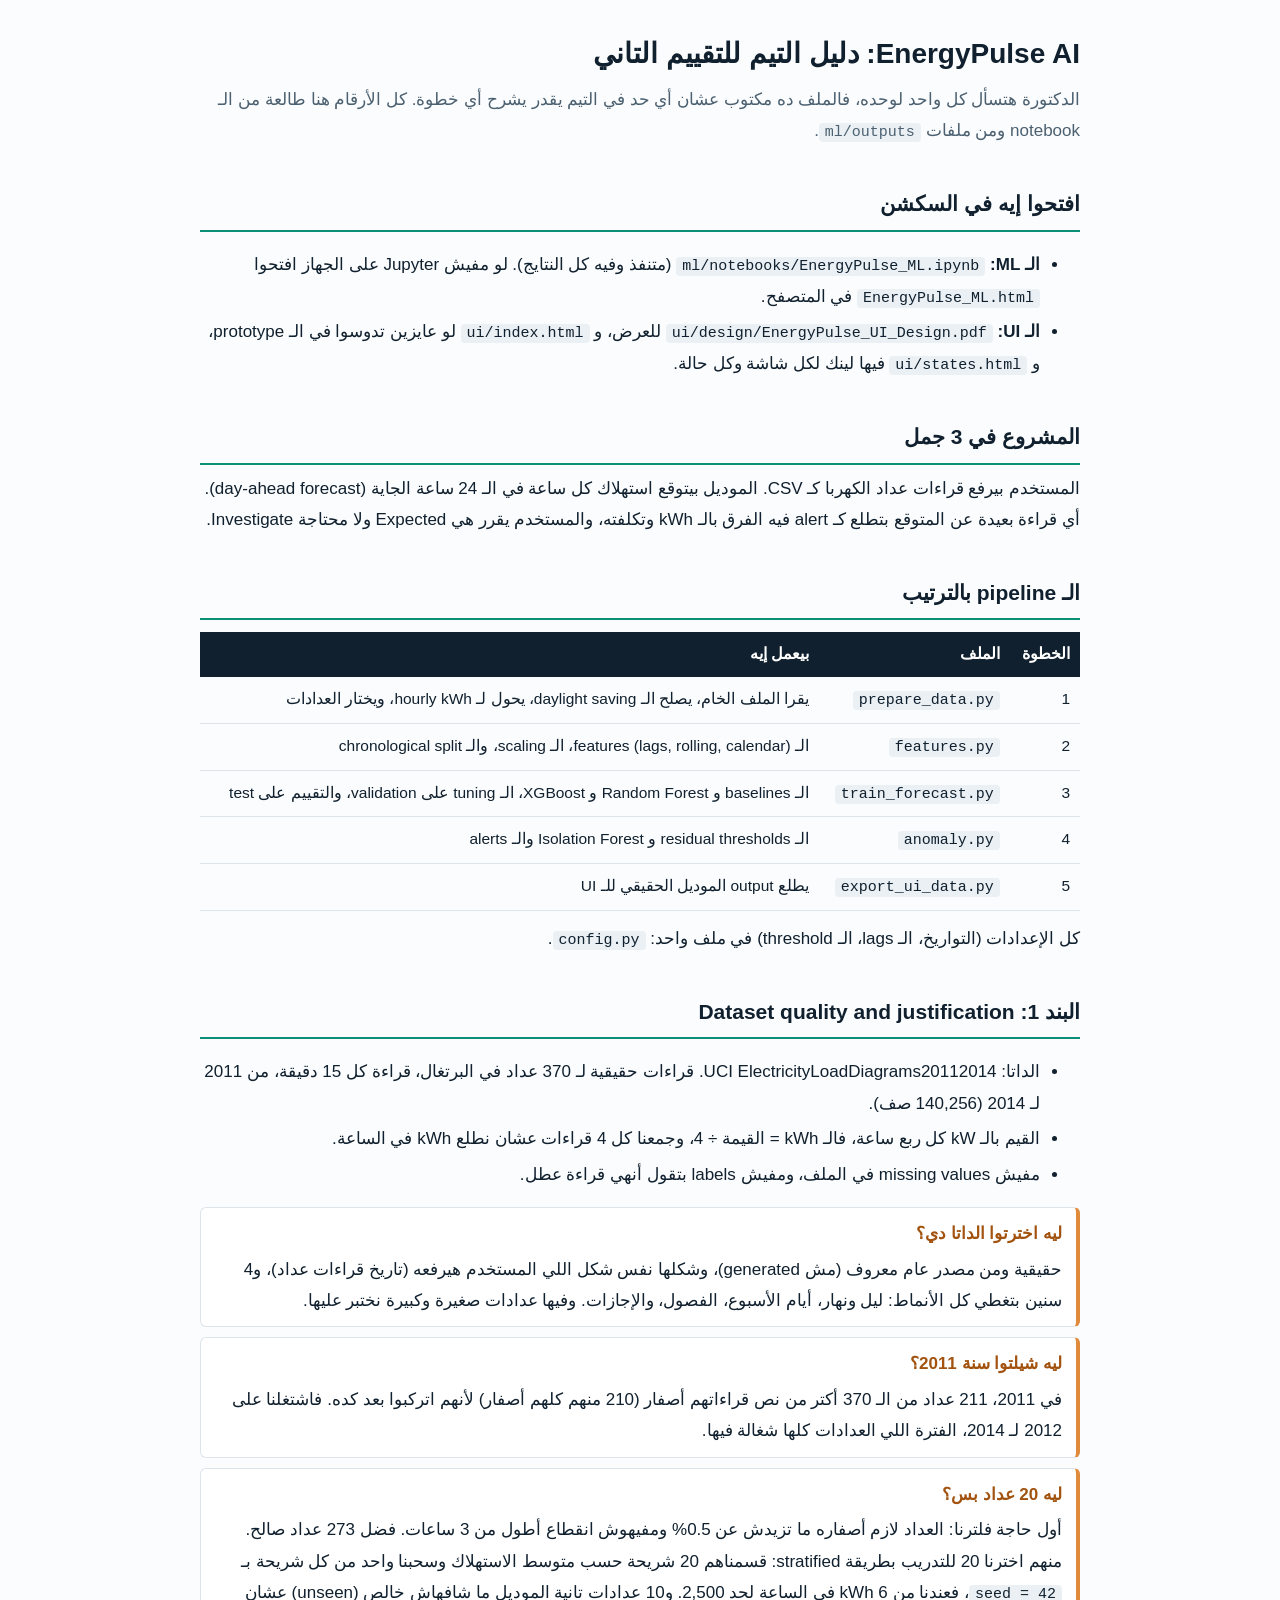
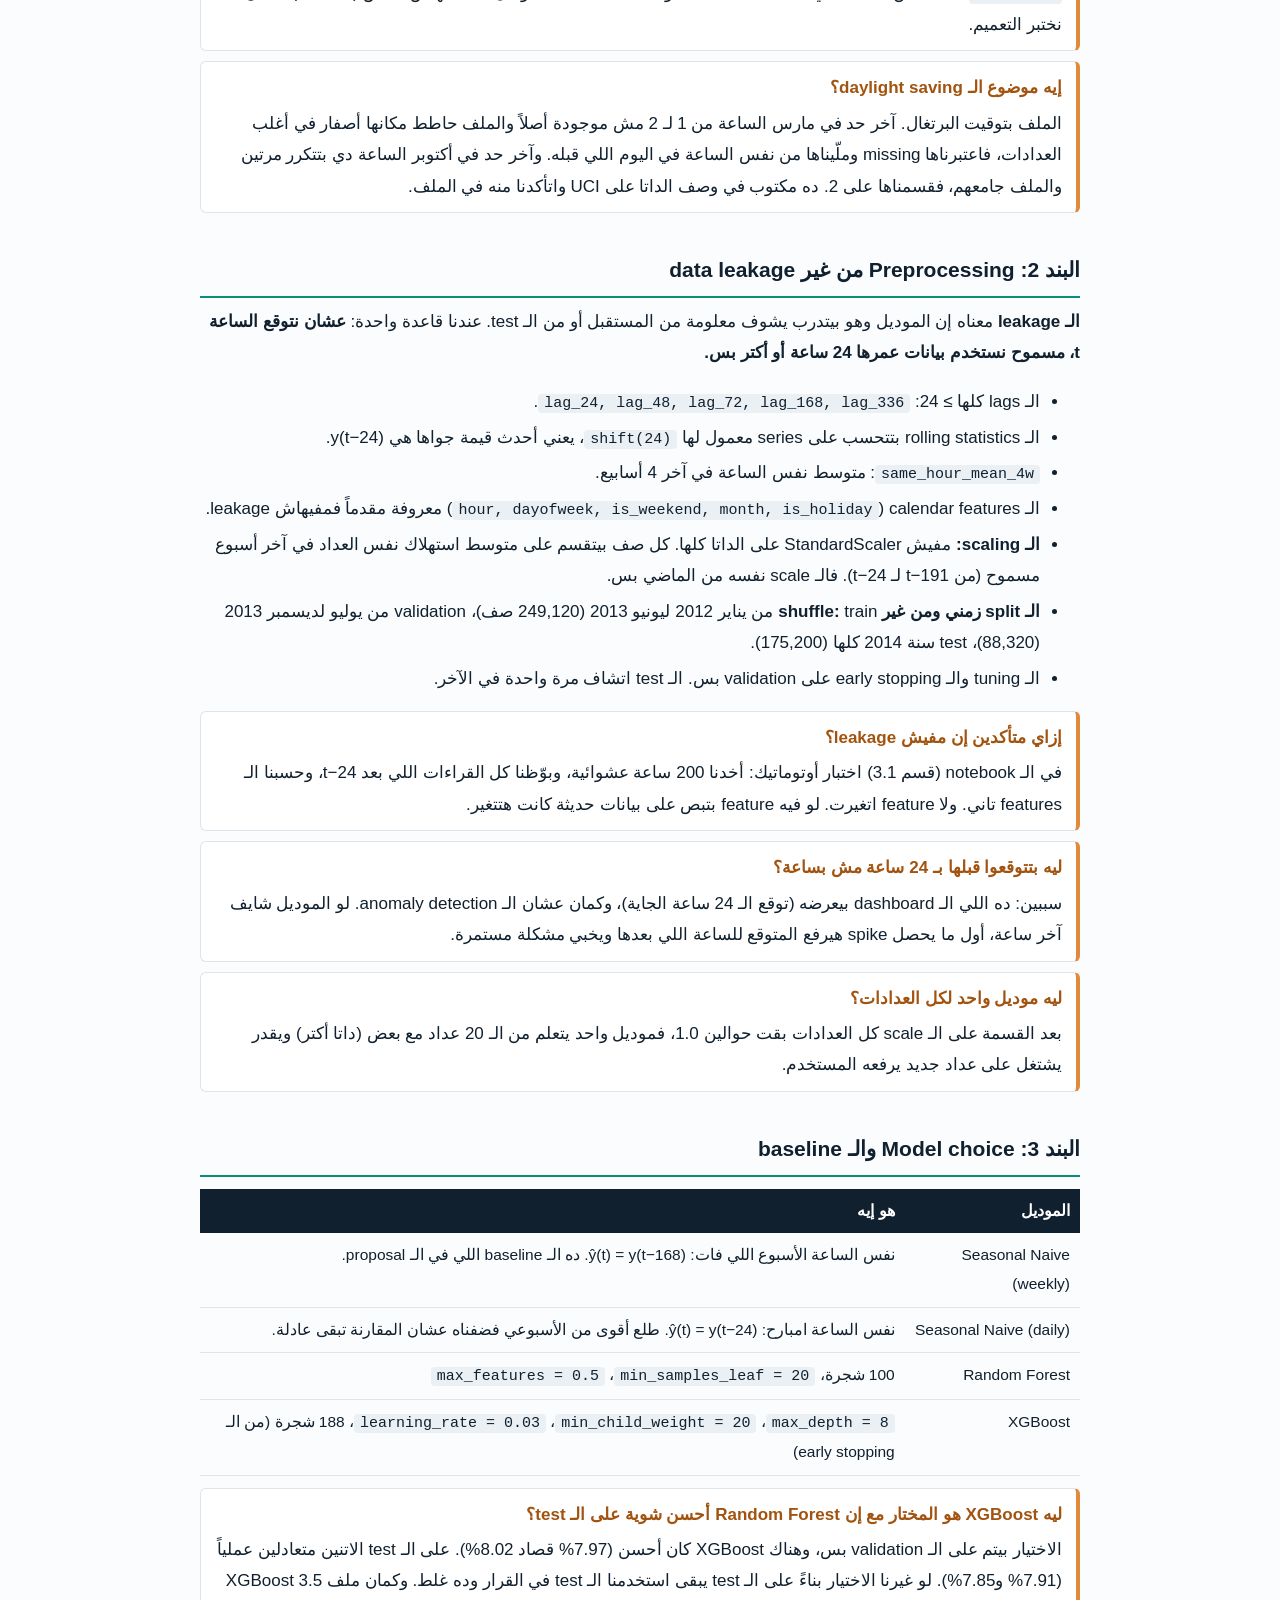
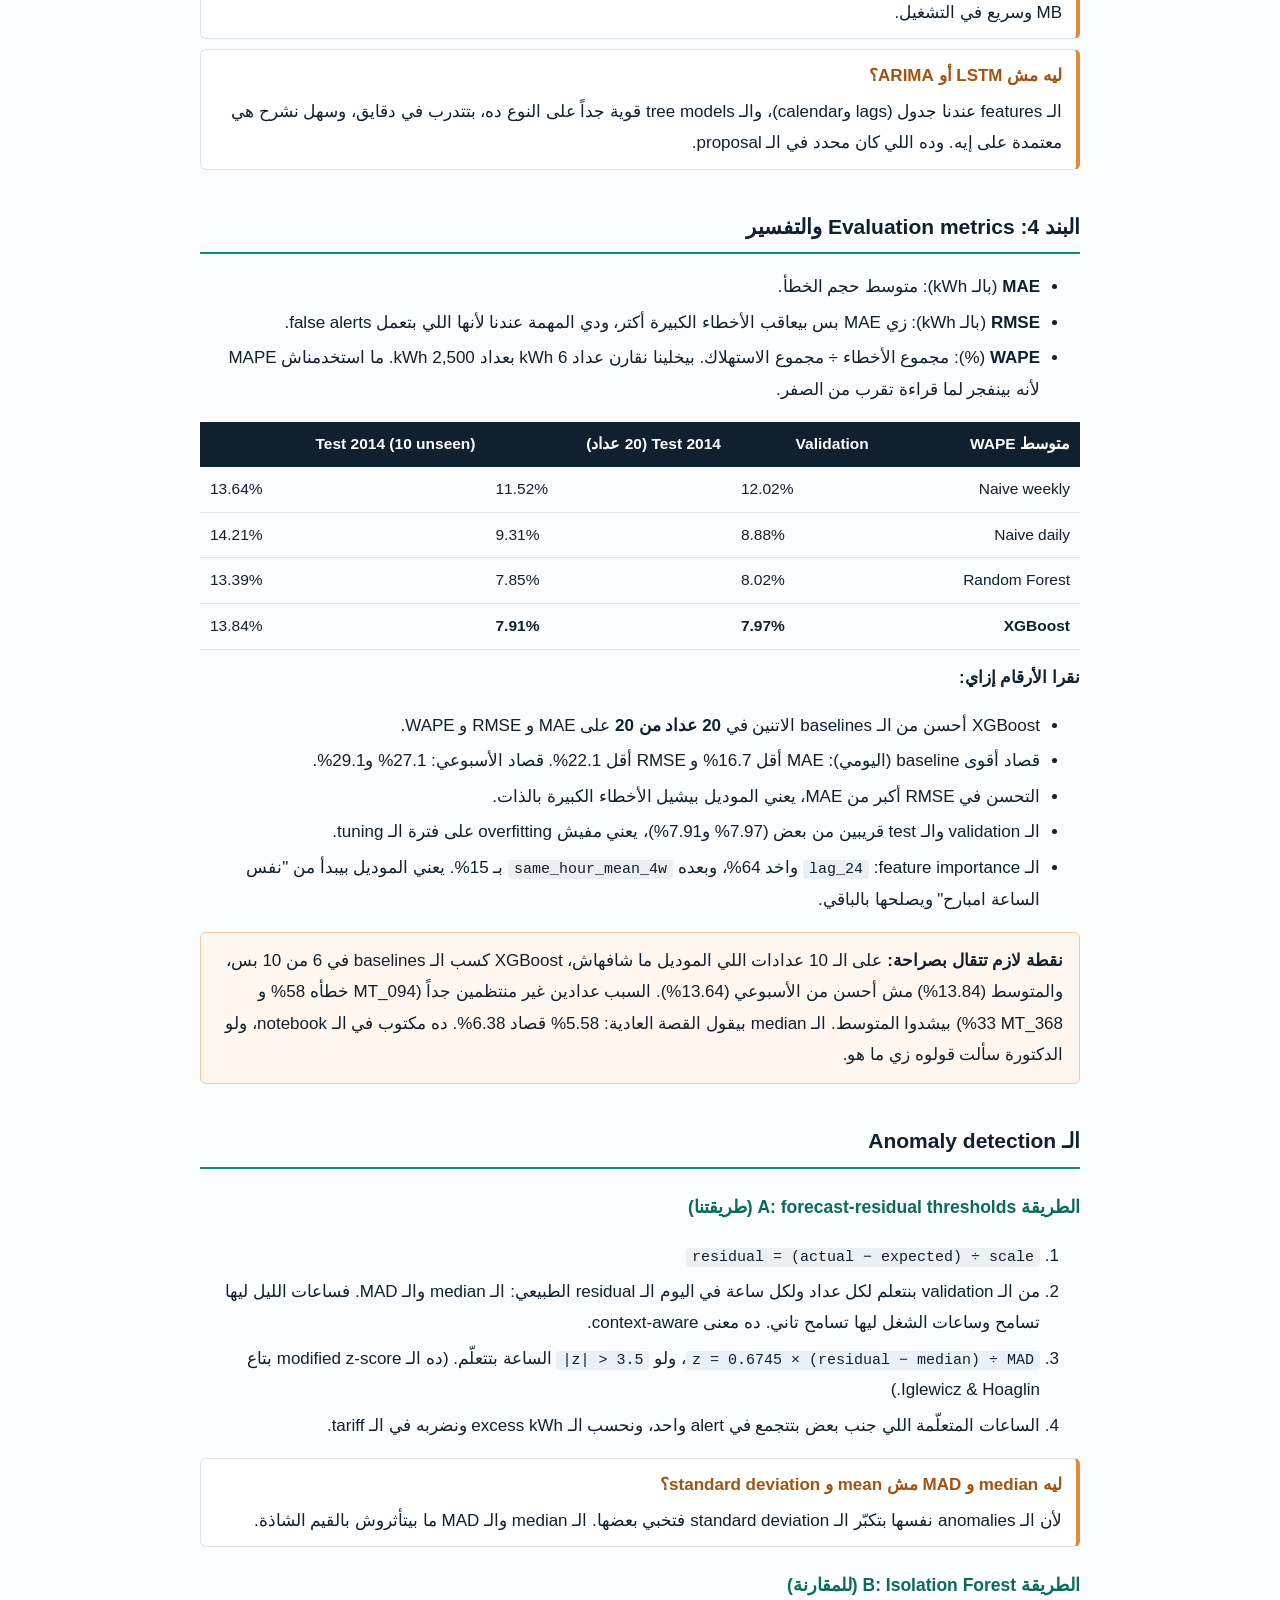
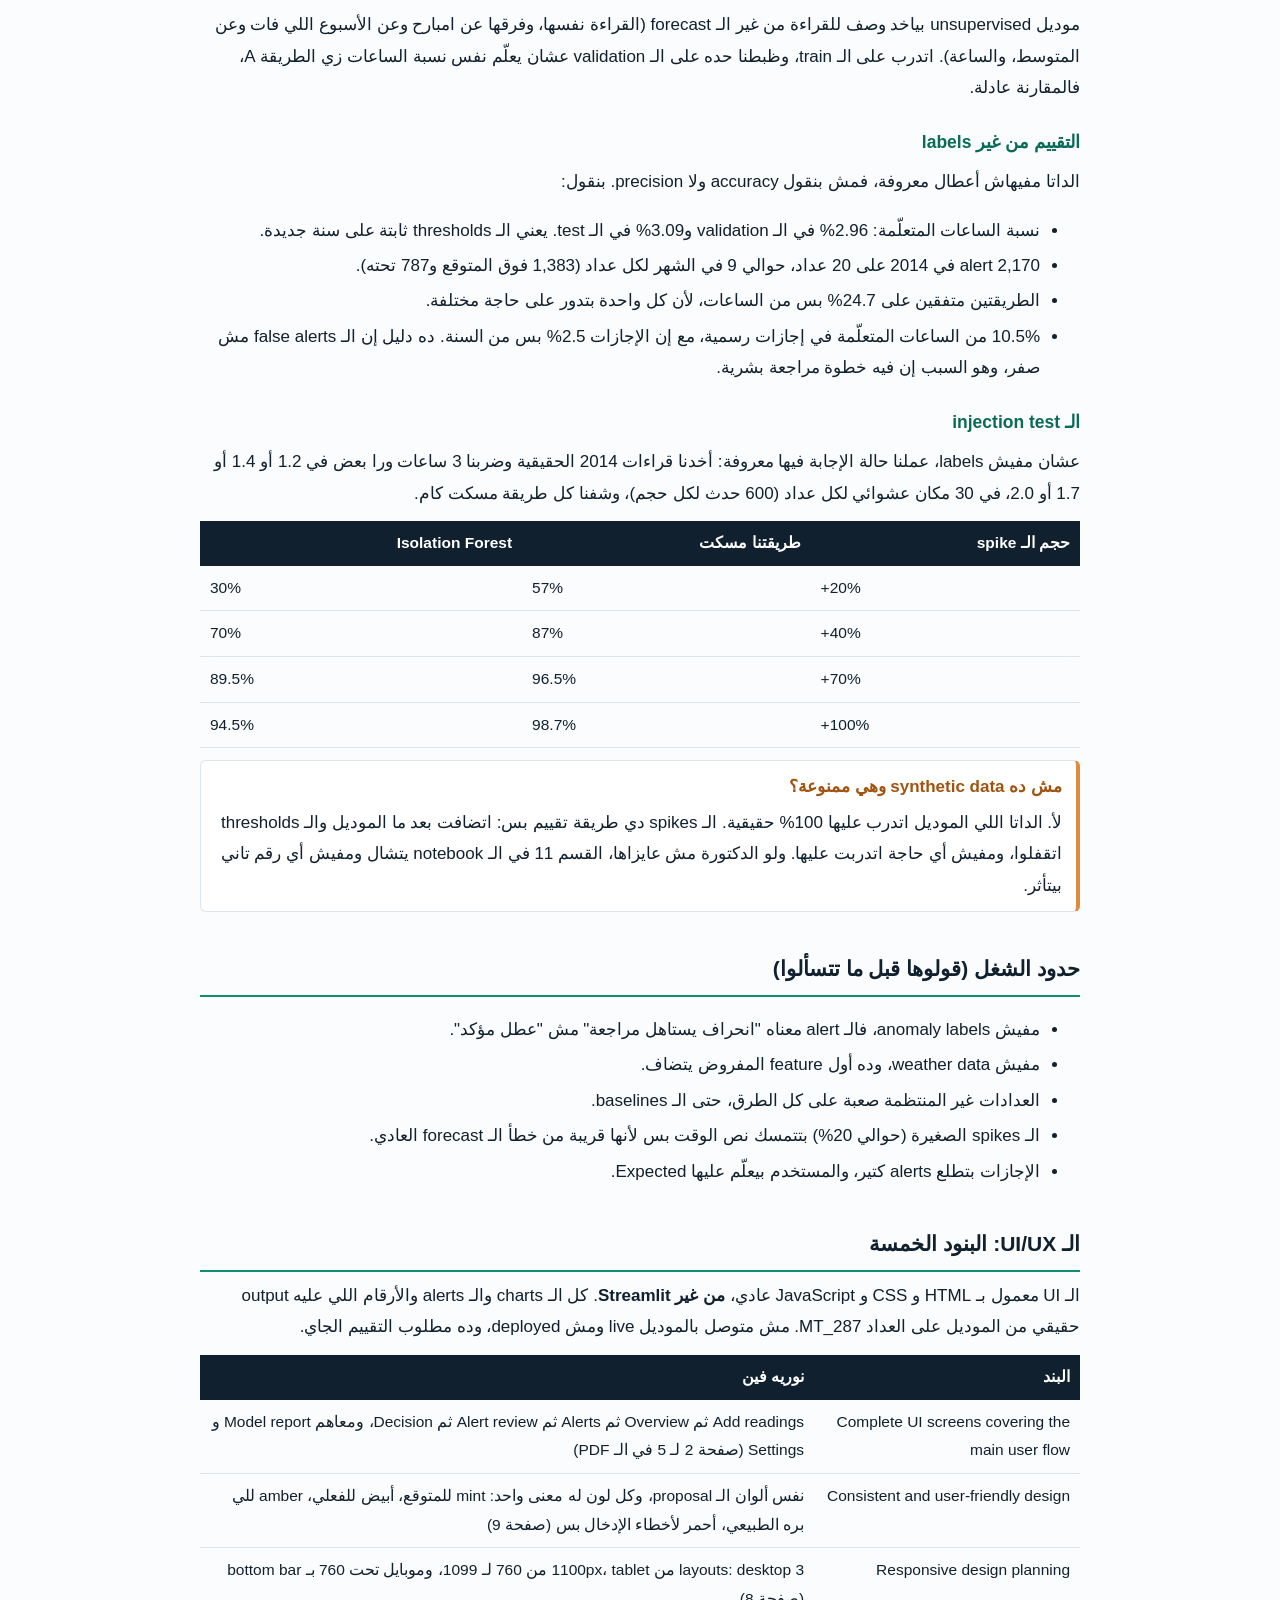
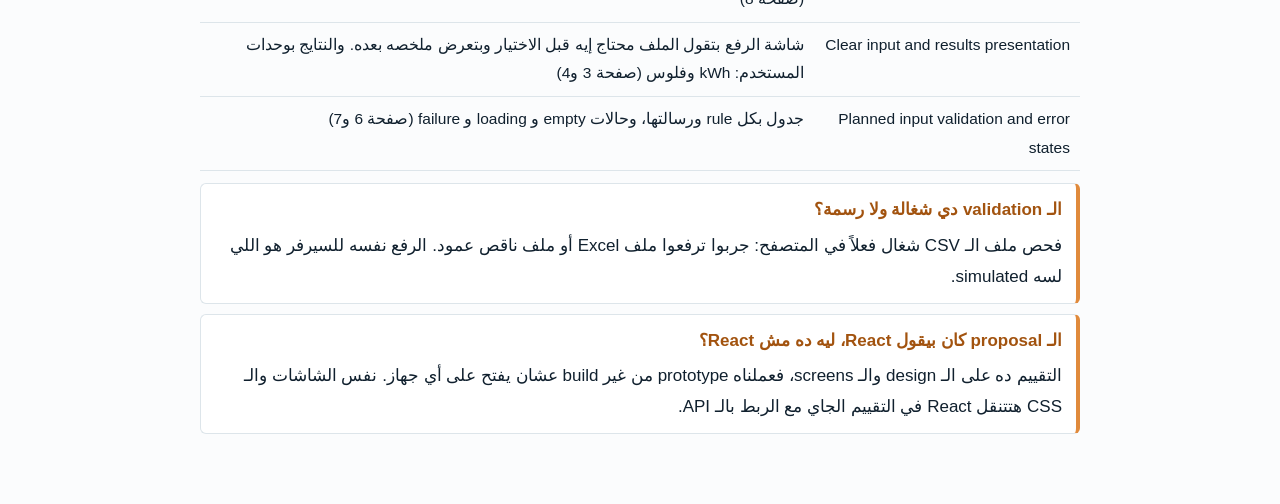
==== docs/Team_Guide_AR.html @ 07cf1078 "EnergyPulse AI: ML model (forecast + anomaly detection) and UI prototype" ====
<!DOCTYPE html>
<html lang="ar" dir="rtl">
<head>
<meta charset="utf-8">
<meta name="viewport" content="width=device-width, initial-scale=1">
<title>EnergyPulse AI - دليل التيم للتقييم التاني</title>
<style>
  body { font-family: "Segoe UI", Tahoma, Arial, sans-serif; max-width: 880px; margin: 0 auto; padding: 28px 22px 60px; line-height: 1.85; color: #10202e; background: #fbfcfd; font-size: 17px; }
  h1 { font-size: 28px; margin: 0 0 4px; }
  h2 { font-size: 21px; margin: 38px 0 8px; padding-bottom: 6px; border-bottom: 2px solid #0b8f76; }
  h3 { font-size: 17.5px; margin: 22px 0 4px; color: #0b6b59; }
  p { margin: 8px 0; }
  code, .en { direction: ltr; unicode-bidi: isolate; font-family: Consolas, "Courier New", monospace; font-size: 15px; background: #eaf0f4; padding: 1px 6px; border-radius: 4px; }
  .en { font-family: inherit; background: none; padding: 0; font-size: inherit; }
  table { width: 100%; border-collapse: collapse; margin: 12px 0; font-size: 15.5px; }
  th { background: #10202e; color: #fff; padding: 8px 10px; text-align: right; font-weight: 600; }
  td { padding: 8px 10px; border-bottom: 1px solid #dde5ea; vertical-align: top; }
  td.n { direction: ltr; text-align: left; white-space: nowrap; font-variant-numeric: tabular-nums; }
  .q { background: #fff; border: 1px solid #dde5ea; border-right: 4px solid #e08a3c; border-radius: 6px; padding: 10px 14px; margin: 10px 0; }
  .q b { color: #a2530f; }
  .q p { margin: 4px 0 0; }
  .warn { background: #fff7ef; border: 1px solid #f0c9a0; border-radius: 6px; padding: 12px 16px; margin: 14px 0; }
  .lead { color: #4b6070; margin-top: 0; }
  li { margin: 4px 0; }
  @media print { body { background: #fff; font-size: 14px; } h2 { break-after: avoid; } .q, tr { break-inside: avoid; } }
</style>
</head>
<body>

<h1>EnergyPulse AI: دليل التيم للتقييم التاني</h1>
<p class="lead">الدكتورة هتسأل كل واحد لوحده، فالملف ده مكتوب عشان أي حد في التيم يقدر يشرح أي خطوة. كل الأرقام هنا طالعة من الـ notebook ومن ملفات <code>ml/outputs</code>.</p>

<h2>افتحوا إيه في السكشن</h2>
<ul>
  <li><b>الـ ML:</b> <code>ml/notebooks/EnergyPulse_ML.ipynb</code> (متنفذ وفيه كل النتايج). لو مفيش Jupyter على الجهاز افتحوا <code>EnergyPulse_ML.html</code> في المتصفح.</li>
  <li><b>الـ UI:</b> <code>ui/design/EnergyPulse_UI_Design.pdf</code> للعرض، و <code>ui/index.html</code> لو عايزين تدوسوا في الـ prototype، و <code>ui/states.html</code> فيها لينك لكل شاشة وكل حالة.</li>
</ul>

<h2>المشروع في 3 جمل</h2>
<p>المستخدم بيرفع قراءات عداد الكهربا كـ CSV. الموديل بيتوقع استهلاك كل ساعة في الـ 24 ساعة الجاية (<span class="en">day-ahead forecast</span>). أي قراءة بعيدة عن المتوقع بتطلع كـ alert فيه الفرق بالـ kWh وتكلفته، والمستخدم يقرر هي <span class="en">Expected</span> ولا محتاجة <span class="en">Investigate</span>.</p>

<h2>الـ pipeline بالترتيب</h2>
<table>
  <tr><th>الخطوة</th><th>الملف</th><th>بيعمل إيه</th></tr>
  <tr><td>1</td><td><code>prepare_data.py</code></td><td>يقرا الملف الخام، يصلح الـ daylight saving، يحول لـ hourly kWh، ويختار العدادات</td></tr>
  <tr><td>2</td><td><code>features.py</code></td><td>الـ features (lags, rolling, calendar)، الـ scaling، والـ chronological split</td></tr>
  <tr><td>3</td><td><code>train_forecast.py</code></td><td>الـ baselines و Random Forest و XGBoost، الـ tuning على validation، والتقييم على test</td></tr>
  <tr><td>4</td><td><code>anomaly.py</code></td><td>الـ residual thresholds و Isolation Forest والـ alerts</td></tr>
  <tr><td>5</td><td><code>export_ui_data.py</code></td><td>يطلع output الموديل الحقيقي للـ UI</td></tr>
</table>
<p>كل الإعدادات (التواريخ، الـ lags، الـ threshold) في ملف واحد: <code>config.py</code>.</p>

<h2>البند 1: Dataset quality and justification</h2>
<ul>
  <li>الداتا: <span class="en">UCI ElectricityLoadDiagrams20112014</span>. قراءات حقيقية لـ 370 عداد في البرتغال، قراءة كل 15 دقيقة، من 2011 لـ 2014 (140,256 صف).</li>
  <li>القيم بالـ kW كل ربع ساعة، فالـ kWh = القيمة ÷ 4، وجمعنا كل 4 قراءات عشان نطلع kWh في الساعة.</li>
  <li>مفيش missing values في الملف، ومفيش labels بتقول أنهي قراءة عطل.</li>
</ul>
<div class="q"><b>ليه اخترتوا الداتا دي؟</b><p>حقيقية ومن مصدر عام معروف (مش generated)، وشكلها نفس شكل اللي المستخدم هيرفعه (تاريخ قراءات عداد)، و4 سنين بتغطي كل الأنماط: ليل ونهار، أيام الأسبوع، الفصول، والإجازات. وفيها عدادات صغيرة وكبيرة نختبر عليها.</p></div>
<div class="q"><b>ليه شيلتوا سنة 2011؟</b><p>في 2011، 211 عداد من الـ 370 أكتر من نص قراءاتهم أصفار (210 منهم كلهم أصفار) لأنهم اتركبوا بعد كده. فاشتغلنا على 2012 لـ 2014، الفترة اللي العدادات كلها شغالة فيها.</p></div>
<div class="q"><b>ليه 20 عداد بس؟</b><p>أول حاجة فلترنا: العداد لازم أصفاره ما تزيدش عن 0.5% ومفيهوش انقطاع أطول من 3 ساعات. فضل 273 عداد صالح. منهم اخترنا 20 للتدريب بطريقة <span class="en">stratified</span>: قسمناهم 20 شريحة حسب متوسط الاستهلاك وسحبنا واحد من كل شريحة بـ <code>seed = 42</code>، فعندنا من 6 kWh في الساعة لحد 2,500. و10 عدادات تانية الموديل ما شافهاش خالص (<span class="en">unseen</span>) عشان نختبر التعميم.</p></div>
<div class="q"><b>إيه موضوع الـ daylight saving؟</b><p>الملف بتوقيت البرتغال. آخر حد في مارس الساعة من 1 لـ 2 مش موجودة أصلاً والملف حاطط مكانها أصفار في أغلب العدادات، فاعتبرناها missing وملّيناها من نفس الساعة في اليوم اللي قبله. وآخر حد في أكتوبر الساعة دي بتتكرر مرتين والملف جامعهم، فقسمناها على 2. ده مكتوب في وصف الداتا على UCI واتأكدنا منه في الملف.</p></div>

<h2>البند 2: Preprocessing من غير data leakage</h2>
<p><b>الـ leakage</b> معناه إن الموديل وهو بيتدرب يشوف معلومة من المستقبل أو من الـ test. عندنا قاعدة واحدة: <b>عشان نتوقع الساعة t، مسموح نستخدم بيانات عمرها 24 ساعة أو أكتر بس.</b></p>
<ul>
  <li>الـ lags كلها ≥ 24: <code>lag_24, lag_48, lag_72, lag_168, lag_336</code>.</li>
  <li>الـ rolling statistics بتتحسب على series معمول لها <code>shift(24)</code>، يعني أحدث قيمة جواها هي y(t−24).</li>
  <li><code>same_hour_mean_4w</code>: متوسط نفس الساعة في آخر 4 أسابيع.</li>
  <li>الـ calendar features (<code>hour, dayofweek, is_weekend, month, is_holiday</code>) معروفة مقدماً فمفيهاش leakage.</li>
  <li><b>الـ scaling:</b> مفيش <span class="en">StandardScaler</span> على الداتا كلها. كل صف بيتقسم على متوسط استهلاك نفس العداد في آخر أسبوع مسموح (من t−191 لـ t−24). فالـ scale نفسه من الماضي بس.</li>
  <li><b>الـ split زمني ومن غير shuffle:</b> train من يناير 2012 ليونيو 2013 (249,120 صف)، validation من يوليو لديسمبر 2013 (88,320)، test سنة 2014 كلها (175,200).</li>
  <li>الـ tuning والـ early stopping على validation بس. الـ test اتشاف مرة واحدة في الآخر.</li>
</ul>
<div class="q"><b>إزاي متأكدين إن مفيش leakage؟</b><p>في الـ notebook (قسم 3.1) اختبار أوتوماتيك: أخدنا 200 ساعة عشوائية، وبوّظنا كل القراءات اللي بعد t−24، وحسبنا الـ features تاني. ولا feature اتغيرت. لو فيه feature بتبص على بيانات حديثة كانت هتتغير.</p></div>
<div class="q"><b>ليه بتتوقعوا قبلها بـ 24 ساعة مش بساعة؟</b><p>سببين: ده اللي الـ dashboard بيعرضه (توقع الـ 24 ساعة الجاية)، وكمان عشان الـ anomaly detection. لو الموديل شايف آخر ساعة، أول ما يحصل spike هيرفع المتوقع للساعة اللي بعدها ويخبي مشكلة مستمرة.</p></div>
<div class="q"><b>ليه موديل واحد لكل العدادات؟</b><p>بعد القسمة على الـ scale كل العدادات بقت حوالين 1.0، فموديل واحد يتعلم من الـ 20 عداد مع بعض (داتا أكتر) ويقدر يشتغل على عداد جديد يرفعه المستخدم.</p></div>

<h2>البند 3: Model choice والـ baseline</h2>
<table>
  <tr><th>الموديل</th><th>هو إيه</th></tr>
  <tr><td><span class="en">Seasonal Naive (weekly)</span></td><td>نفس الساعة الأسبوع اللي فات: ŷ(t) = y(t−168). ده الـ baseline اللي في الـ proposal.</td></tr>
  <tr><td><span class="en">Seasonal Naive (daily)</span></td><td>نفس الساعة امبارح: ŷ(t) = y(t−24). طلع أقوى من الأسبوعي فضفناه عشان المقارنة تبقى عادلة.</td></tr>
  <tr><td><span class="en">Random Forest</span></td><td>100 شجرة، <code>min_samples_leaf = 20</code>، <code>max_features = 0.5</code></td></tr>
  <tr><td><span class="en">XGBoost</span></td><td><code>max_depth = 8</code>، <code>min_child_weight = 20</code>، <code>learning_rate = 0.03</code>، 188 شجرة (من الـ early stopping)</td></tr>
</table>
<div class="q"><b>ليه XGBoost هو المختار مع إن Random Forest أحسن شوية على الـ test؟</b><p>الاختيار بيتم على الـ validation بس، وهناك XGBoost كان أحسن (7.97% قصاد 8.02%). على الـ test الاتنين متعادلين عملياً (7.91% و7.85%). لو غيرنا الاختيار بناءً على الـ test يبقى استخدمنا الـ test في القرار وده غلط. وكمان ملف XGBoost 3.5 MB وسريع في التشغيل.</p></div>
<div class="q"><b>ليه مش LSTM أو ARIMA؟</b><p>الـ features عندنا جدول (lags وcalendar)، والـ tree models قوية جداً على النوع ده، بتتدرب في دقايق، وسهل نشرح هي معتمدة على إيه. وده اللي كان محدد في الـ proposal.</p></div>

<h2>البند 4: Evaluation metrics والتفسير</h2>
<ul>
  <li><b>MAE</b> (بالـ kWh): متوسط حجم الخطأ.</li>
  <li><b>RMSE</b> (بالـ kWh): زي MAE بس بيعاقب الأخطاء الكبيرة أكتر، ودي المهمة عندنا لأنها اللي بتعمل false alerts.</li>
  <li><b>WAPE</b> (%): مجموع الأخطاء ÷ مجموع الاستهلاك. بيخلينا نقارن عداد 6 kWh بعداد 2,500 kWh. ما استخدمناش MAPE لأنه بينفجر لما قراءة تقرب من الصفر.</li>
</ul>
<table>
  <tr><th>متوسط WAPE</th><th>Validation</th><th>Test 2014 (20 عداد)</th><th>Test 2014 (10 unseen)</th></tr>
  <tr><td><span class="en">Naive weekly</span></td><td class="n">12.02%</td><td class="n">11.52%</td><td class="n">13.64%</td></tr>
  <tr><td><span class="en">Naive daily</span></td><td class="n">8.88%</td><td class="n">9.31%</td><td class="n">14.21%</td></tr>
  <tr><td><span class="en">Random Forest</span></td><td class="n">8.02%</td><td class="n">7.85%</td><td class="n">13.39%</td></tr>
  <tr><td><b><span class="en">XGBoost</span></b></td><td class="n"><b>7.97%</b></td><td class="n"><b>7.91%</b></td><td class="n">13.84%</td></tr>
</table>
<p><b>نقرا الأرقام إزاي:</b></p>
<ul>
  <li>XGBoost أحسن من الـ baselines الاتنين في <b>20 عداد من 20</b> على MAE و RMSE و WAPE.</li>
  <li>قصاد أقوى baseline (اليومي): MAE أقل 16.7% و RMSE أقل 22.1%. قصاد الأسبوعي: 27.1% و29.1%.</li>
  <li>التحسن في RMSE أكبر من MAE، يعني الموديل بيشيل الأخطاء الكبيرة بالذات.</li>
  <li>الـ validation والـ test قريبين من بعض (7.97% و7.91%)، يعني مفيش overfitting على فترة الـ tuning.</li>
  <li>الـ feature importance: <code>lag_24</code> واخد 64%، وبعده <code>same_hour_mean_4w</code> بـ 15%. يعني الموديل بيبدأ من "نفس الساعة امبارح" ويصلحها بالباقي.</li>
</ul>
<div class="warn"><b>نقطة لازم تتقال بصراحة:</b> على الـ 10 عدادات اللي الموديل ما شافهاش، XGBoost كسب الـ baselines في 6 من 10 بس، والمتوسط (13.84%) مش أحسن من الأسبوعي (13.64%). السبب عدادين غير منتظمين جداً (<span class="en">MT_094</span> خطأه 58% و <span class="en">MT_368</span> 33%) بيشدوا المتوسط. الـ median بيقول القصة العادية: 5.58% قصاد 6.38%. ده مكتوب في الـ notebook، ولو الدكتورة سألت قولوه زي ما هو.</div>

<h2>الـ Anomaly detection</h2>
<h3>الطريقة A: forecast-residual thresholds (طريقتنا)</h3>
<ol>
  <li><code>residual = (actual − expected) ÷ scale</code></li>
  <li>من الـ validation بنتعلم لكل عداد ولكل ساعة في اليوم الـ residual الطبيعي: الـ median والـ MAD. فساعات الليل ليها تسامح وساعات الشغل ليها تسامح تاني. ده معنى <span class="en">context-aware</span>.</li>
  <li><code>z = 0.6745 × (residual − median) ÷ MAD</code>، ولو <code>|z| &gt; 3.5</code> الساعة بتتعلّم. (ده الـ modified z-score بتاع Iglewicz &amp; Hoaglin.)</li>
  <li>الساعات المتعلّمة اللي جنب بعض بتتجمع في alert واحد، ونحسب الـ excess kWh ونضربه في الـ tariff.</li>
</ol>
<div class="q"><b>ليه median و MAD مش mean و standard deviation؟</b><p>لأن الـ anomalies نفسها بتكبّر الـ standard deviation فتخبي بعضها. الـ median والـ MAD ما بيتأثروش بالقيم الشاذة.</p></div>
<h3>الطريقة B: Isolation Forest (للمقارنة)</h3>
<p>موديل unsupervised بياخد وصف للقراءة من غير الـ forecast (القراءة نفسها، وفرقها عن امبارح وعن الأسبوع اللي فات وعن المتوسط، والساعة). اتدرب على الـ train، وظبطنا حده على الـ validation عشان يعلّم نفس نسبة الساعات زي الطريقة A، فالمقارنة عادلة.</p>
<h3>التقييم من غير labels</h3>
<p>الداتا مفيهاش أعطال معروفة، فمش بنقول accuracy ولا precision. بنقول:</p>
<ul>
  <li>نسبة الساعات المتعلّمة: 2.96% في الـ validation و3.09% في الـ test. يعني الـ thresholds ثابتة على سنة جديدة.</li>
  <li>2,170 alert في 2014 على 20 عداد، حوالي 9 في الشهر لكل عداد (1,383 فوق المتوقع و787 تحته).</li>
  <li>الطريقتين متفقين على 24.7% بس من الساعات، لأن كل واحدة بتدور على حاجة مختلفة.</li>
  <li>10.5% من الساعات المتعلّمة في إجازات رسمية، مع إن الإجازات 2.5% بس من السنة. ده دليل إن الـ false alerts مش صفر، وهو السبب إن فيه خطوة مراجعة بشرية.</li>
</ul>
<h3>الـ injection test</h3>
<p>عشان مفيش labels، عملنا حالة الإجابة فيها معروفة: أخدنا قراءات 2014 الحقيقية وضربنا 3 ساعات ورا بعض في 1.2 أو 1.4 أو 1.7 أو 2.0، في 30 مكان عشوائي لكل عداد (600 حدث لكل حجم)، وشفنا كل طريقة مسكت كام.</p>
<table>
  <tr><th>حجم الـ spike</th><th>طريقتنا مسكت</th><th>Isolation Forest</th></tr>
  <tr><td class="n">+20%</td><td class="n">57%</td><td class="n">30%</td></tr>
  <tr><td class="n">+40%</td><td class="n">87%</td><td class="n">70%</td></tr>
  <tr><td class="n">+70%</td><td class="n">96.5%</td><td class="n">89.5%</td></tr>
  <tr><td class="n">+100%</td><td class="n">98.7%</td><td class="n">94.5%</td></tr>
</table>
<div class="q"><b>مش ده synthetic data وهي ممنوعة؟</b><p>لأ. الداتا اللي الموديل اتدرب عليها 100% حقيقية. الـ spikes دي طريقة تقييم بس: اتضافت بعد ما الموديل والـ thresholds اتقفلوا، ومفيش أي حاجة اتدربت عليها. ولو الدكتورة مش عايزاها، القسم 11 في الـ notebook يتشال ومفيش أي رقم تاني بيتأثر.</p></div>

<h2>حدود الشغل (قولوها قبل ما تتسألوا)</h2>
<ul>
  <li>مفيش anomaly labels، فالـ alert معناه "انحراف يستاهل مراجعة" مش "عطل مؤكد".</li>
  <li>مفيش weather data، وده أول feature المفروض يتضاف.</li>
  <li>العدادات غير المنتظمة صعبة على كل الطرق، حتى الـ baselines.</li>
  <li>الـ spikes الصغيرة (حوالي 20%) بتتمسك نص الوقت بس لأنها قريبة من خطأ الـ forecast العادي.</li>
  <li>الإجازات بتطلع alerts كتير، والمستخدم بيعلّم عليها Expected.</li>
</ul>

<h2>الـ UI/UX: البنود الخمسة</h2>
<p>الـ UI معمول بـ HTML و CSS و JavaScript عادي، <b>من غير Streamlit</b>. كل الـ charts والـ alerts والأرقام اللي عليه output حقيقي من الموديل على العداد <span class="en">MT_287</span>. مش متوصل بالموديل live ومش deployed، وده مطلوب التقييم الجاي.</p>
<table>
  <tr><th>البند</th><th>نوريه فين</th></tr>
  <tr><td>Complete UI screens covering the main user flow</td><td>Add readings ثم Overview ثم Alerts ثم Alert review ثم Decision، ومعاهم Model report و Settings (صفحة 2 لـ 5 في الـ PDF)</td></tr>
  <tr><td>Consistent and user-friendly design</td><td>نفس ألوان الـ proposal، وكل لون له معنى واحد: mint للمتوقع، أبيض للفعلي، amber للي بره الطبيعي، أحمر لأخطاء الإدخال بس (صفحة 9)</td></tr>
  <tr><td>Responsive design planning</td><td>3 layouts: desktop من 1100px، tablet من 760 لـ 1099، وموبايل تحت 760 بـ bottom bar (صفحة 8)</td></tr>
  <tr><td>Clear input and results presentation</td><td>شاشة الرفع بتقول الملف محتاج إيه قبل الاختيار وبتعرض ملخصه بعده. والنتايج بوحدات المستخدم: kWh وفلوس (صفحة 3 و4)</td></tr>
  <tr><td>Planned input validation and error states</td><td>جدول بكل rule ورسالتها، وحالات empty و loading و failure (صفحة 6 و7)</td></tr>
</table>
<div class="q"><b>الـ validation دي شغالة ولا رسمة؟</b><p>فحص ملف الـ CSV شغال فعلاً في المتصفح: جربوا ترفعوا ملف Excel أو ملف ناقص عمود. الرفع نفسه للسيرفر هو اللي لسه simulated.</p></div>
<div class="q"><b>الـ proposal كان بيقول React، ليه ده مش React؟</b><p>التقييم ده على الـ design والـ screens، فعملناه prototype من غير build عشان يفتح على أي جهاز. نفس الشاشات والـ CSS هتتنقل React في التقييم الجاي مع الربط بالـ API.</p></div>

</body>
</html>
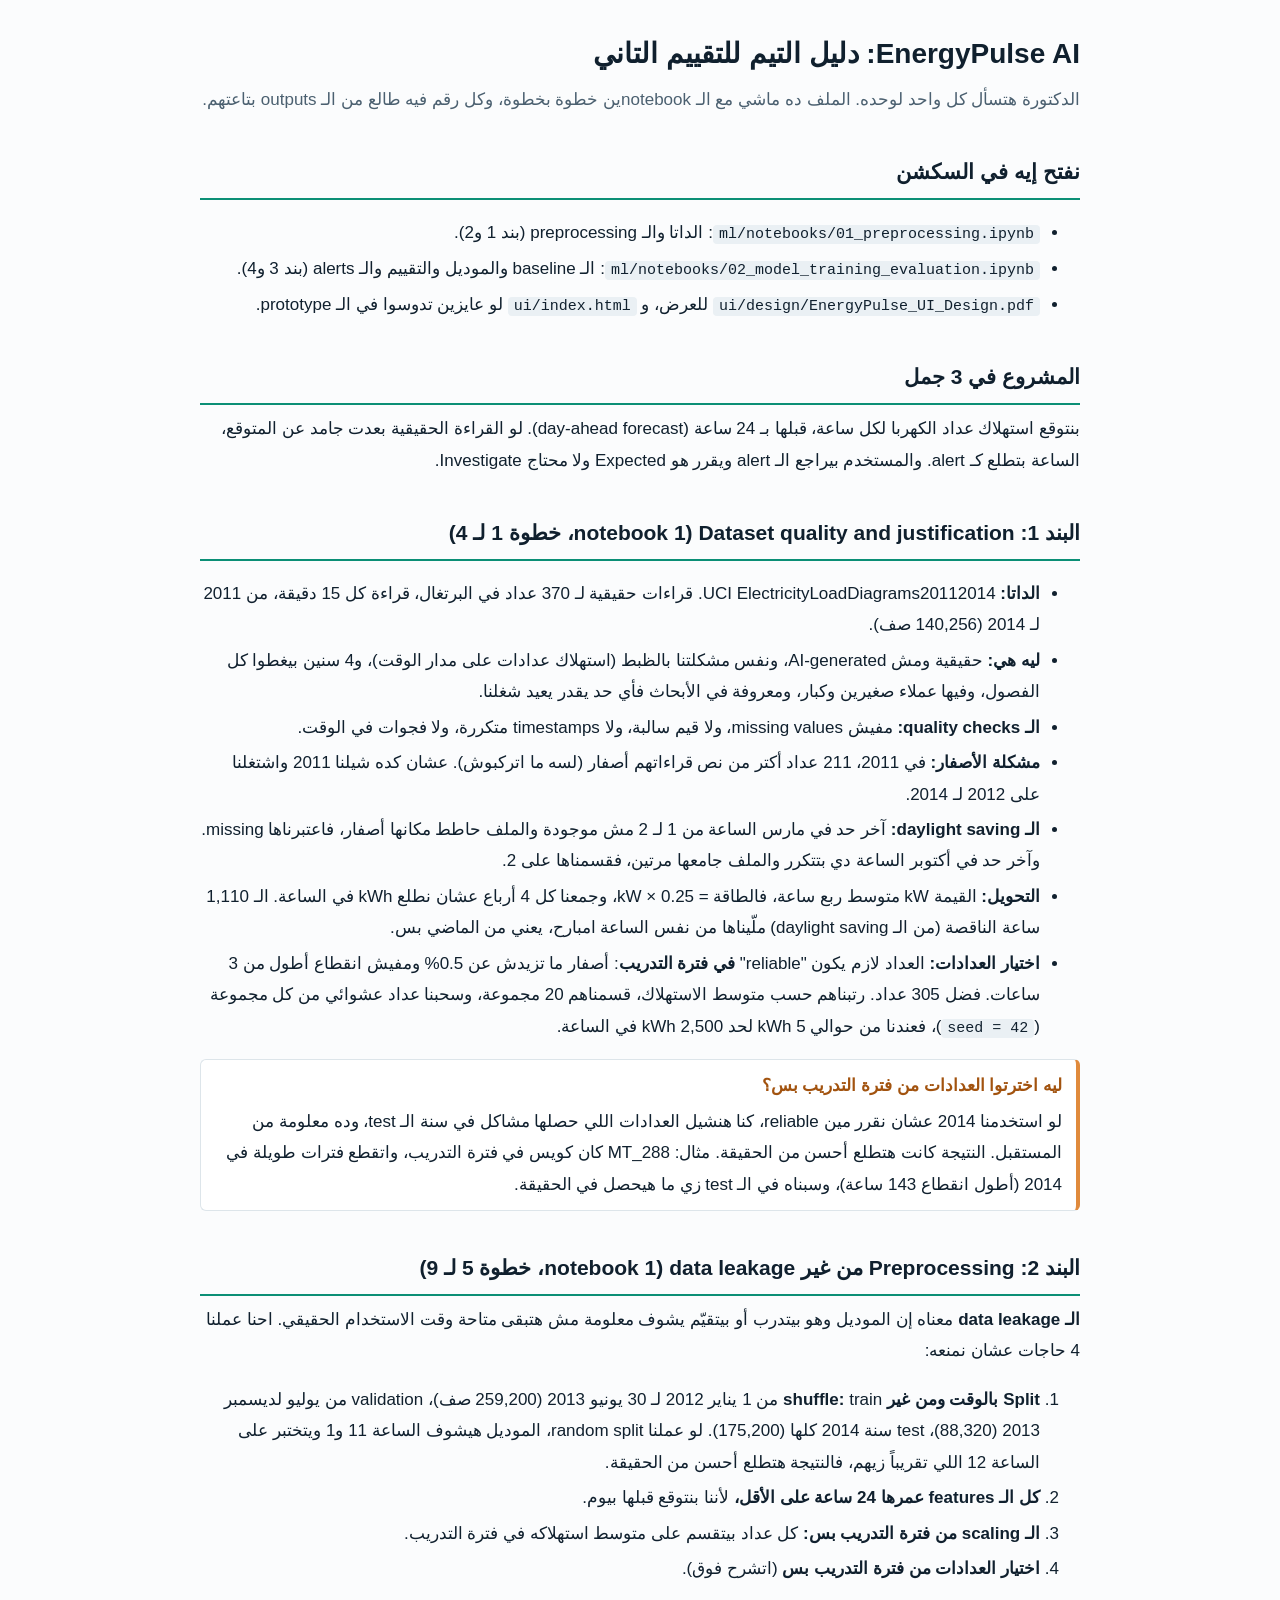
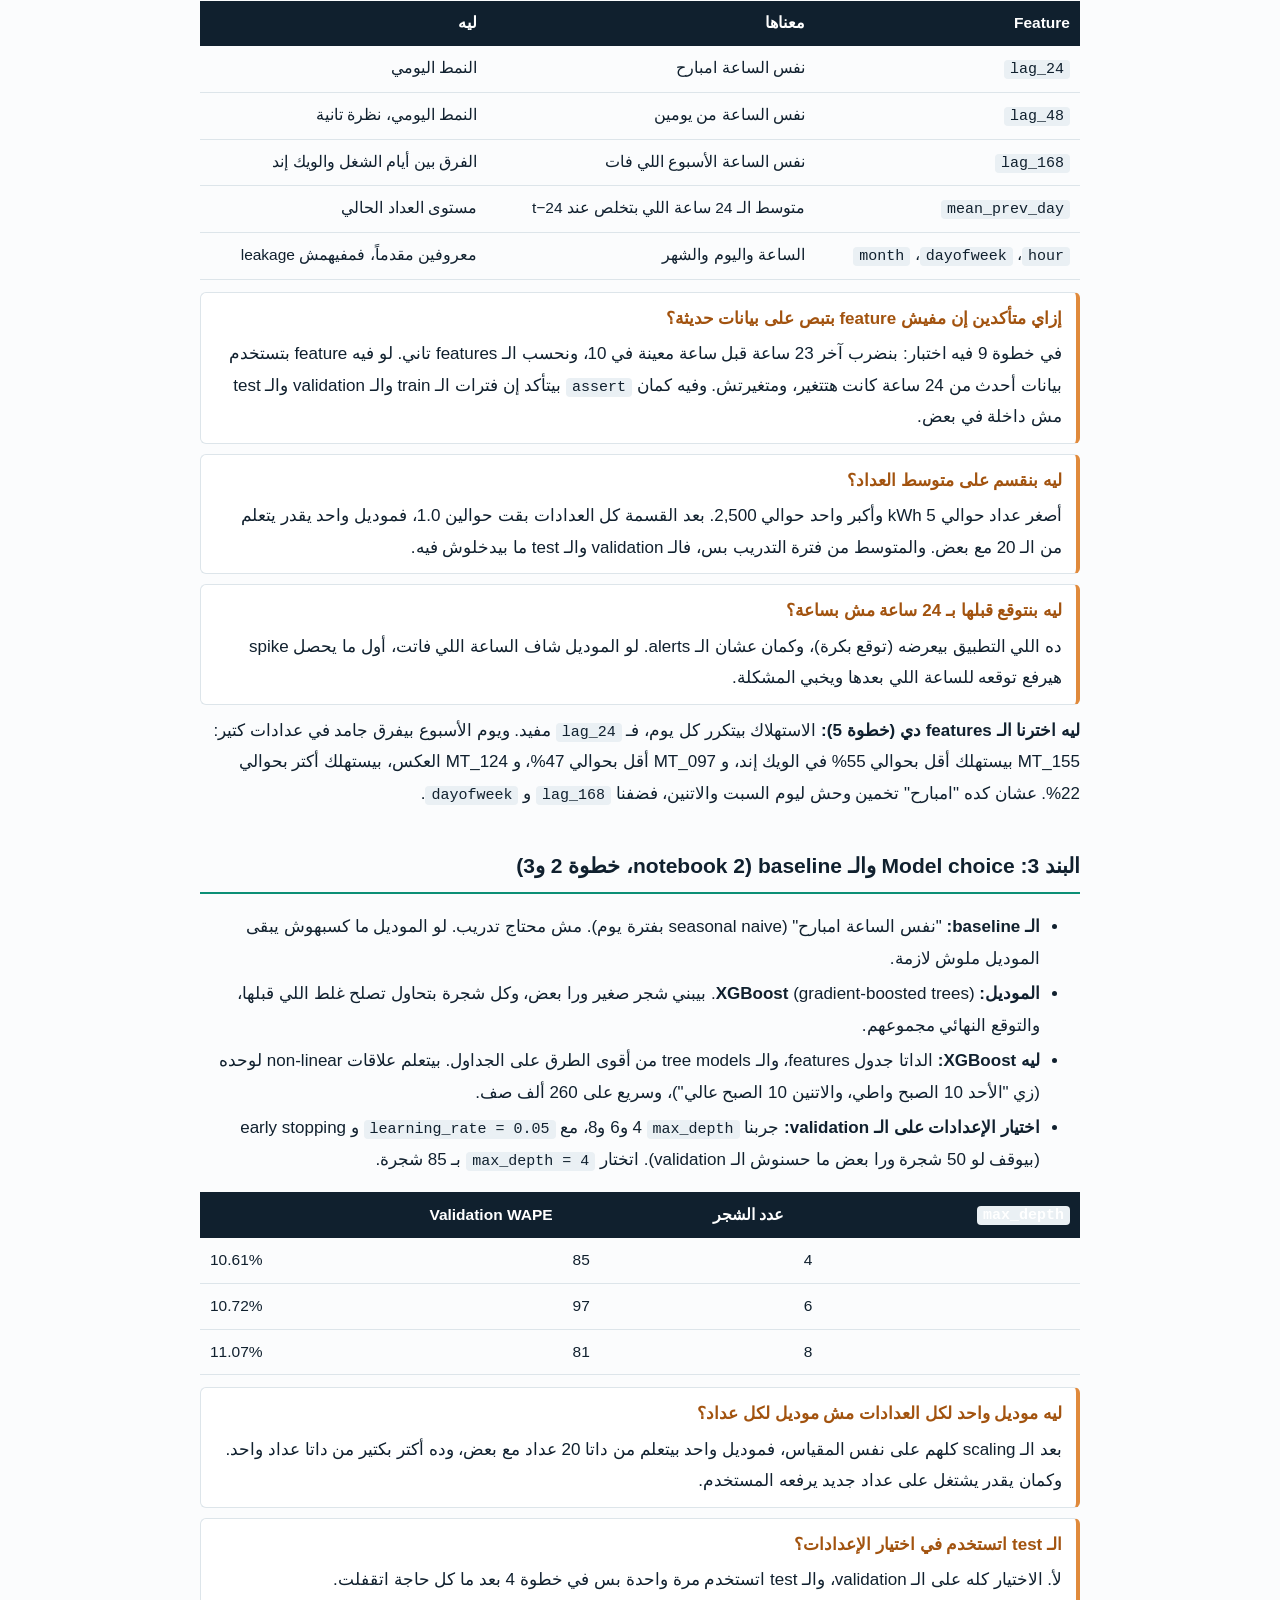
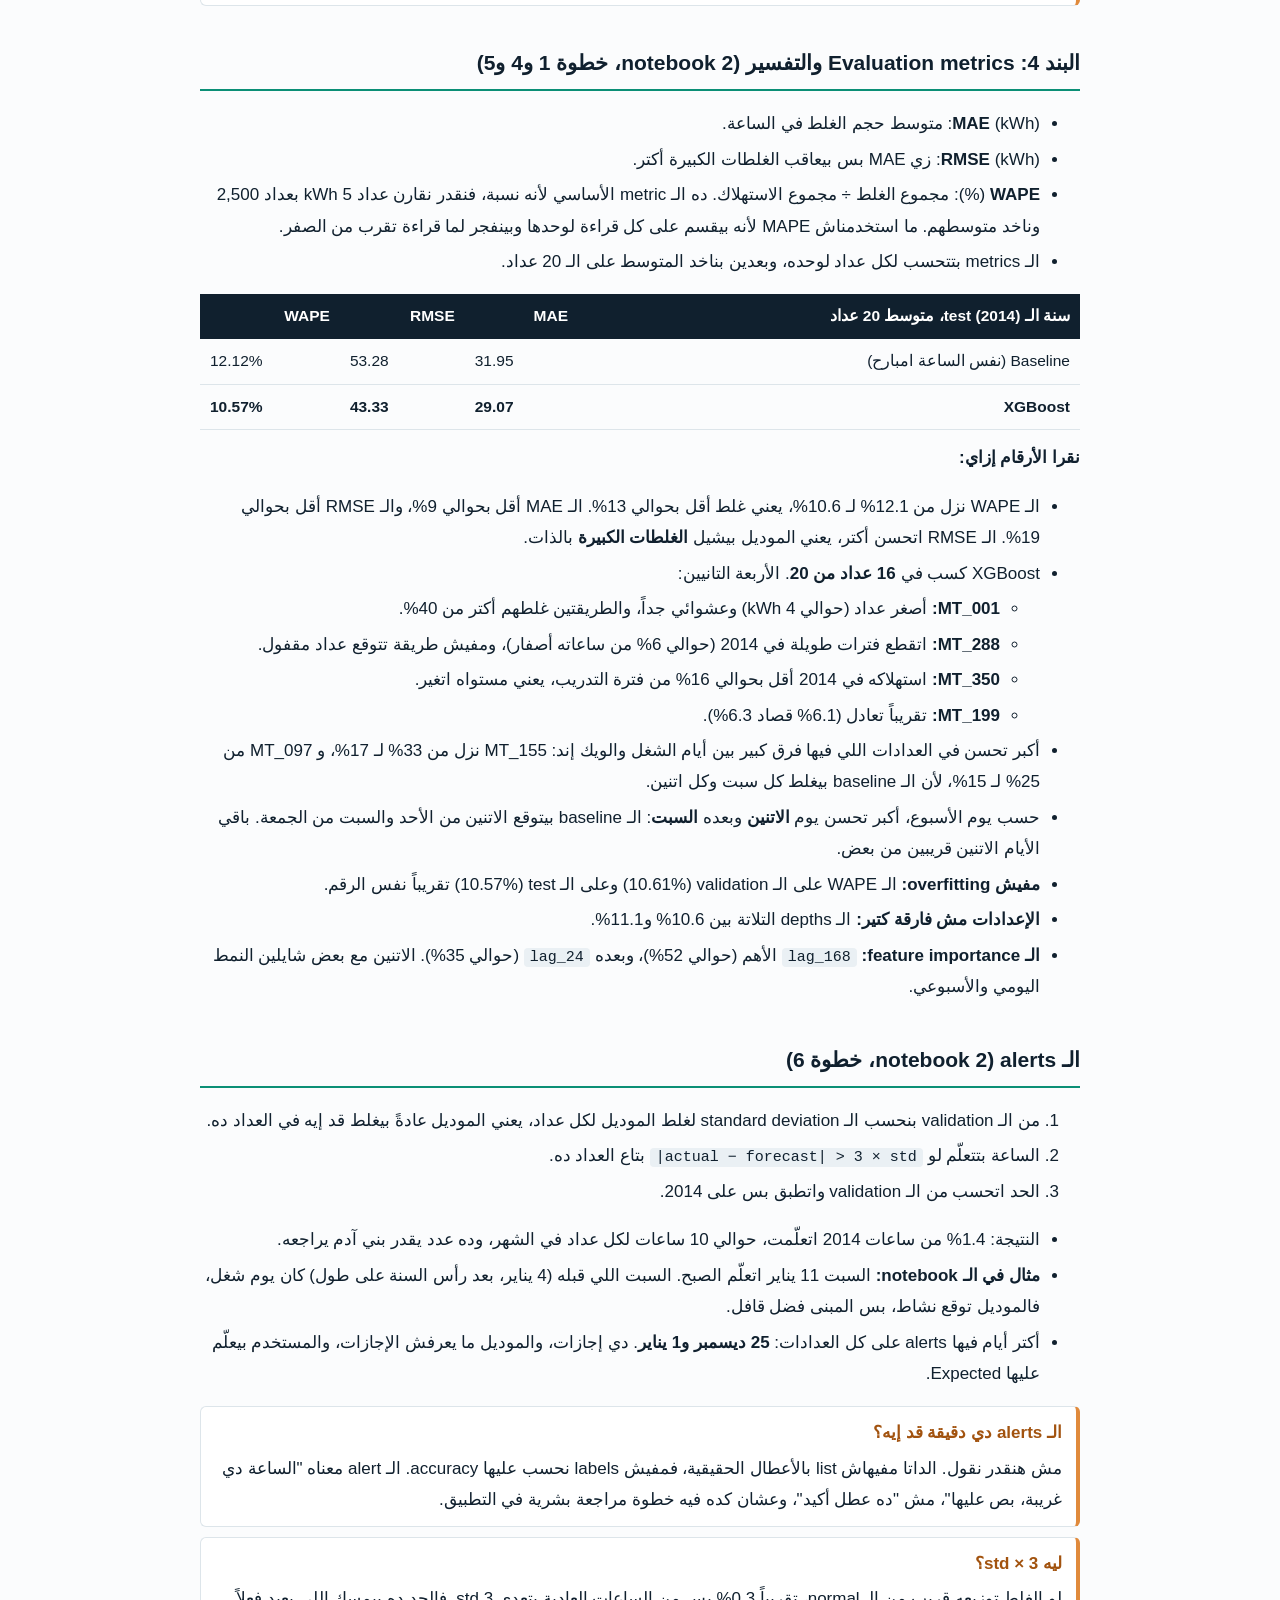
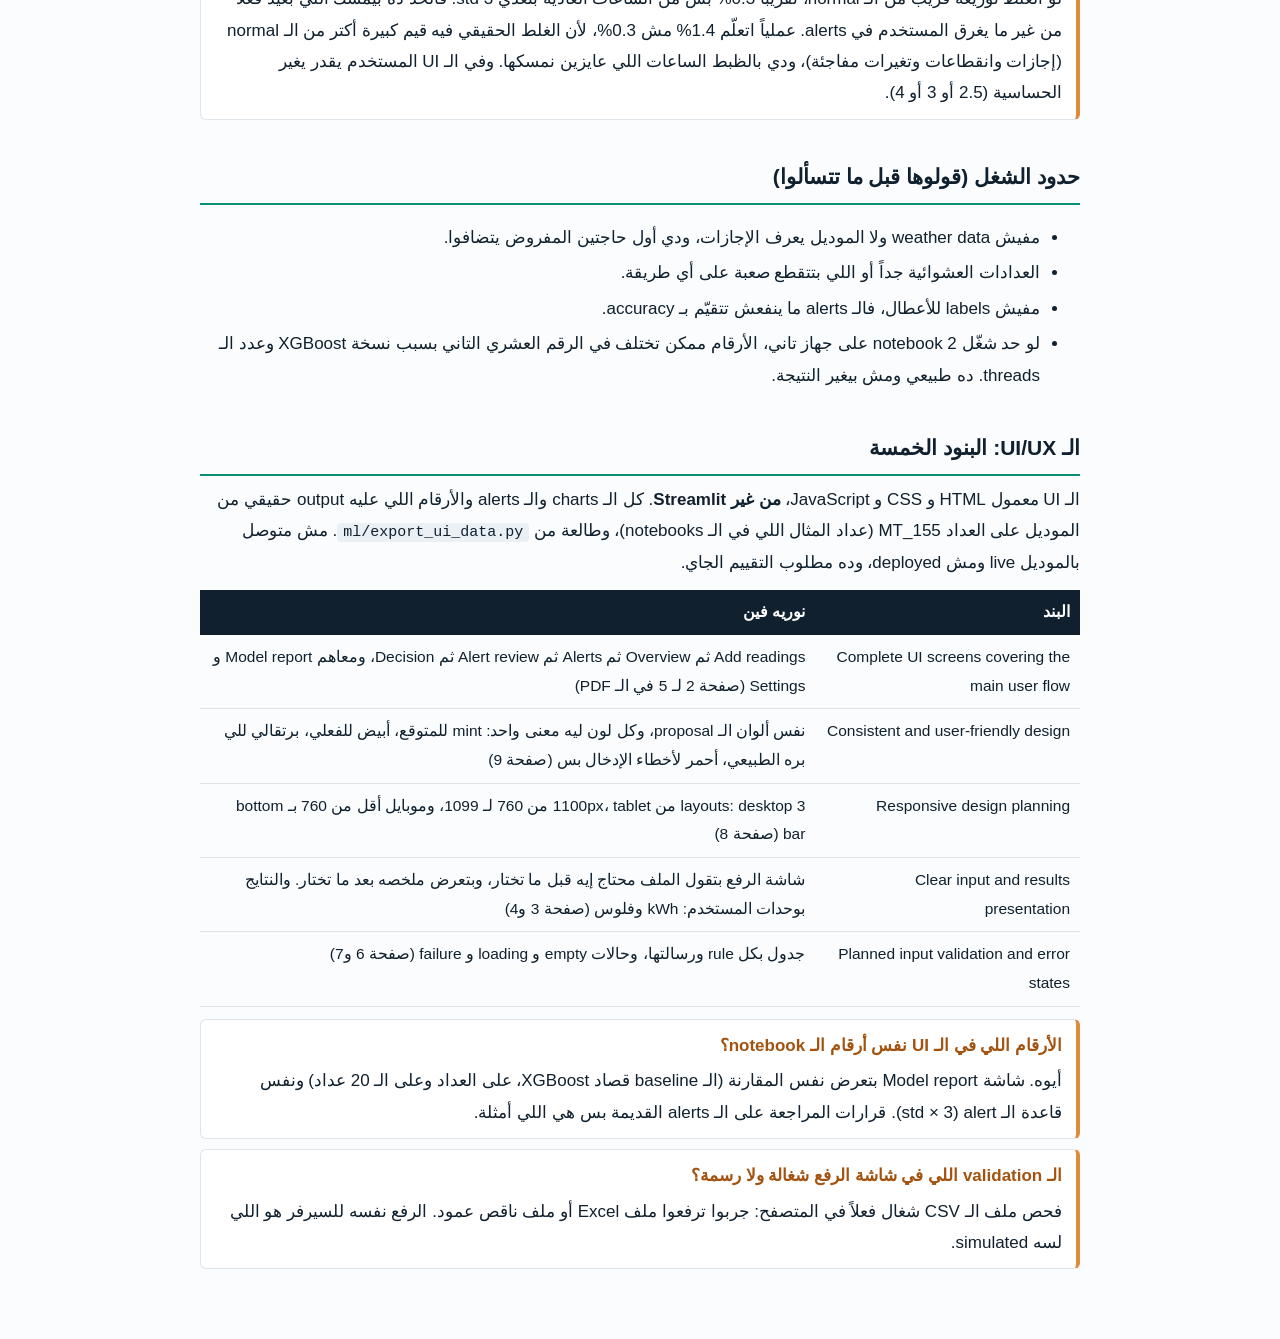
==== commit b10eab50: "Choose meters from training period only, update results, UI and team guide" ====
--- a/docs/Team_Guide_AR.html
+++ b/docs/Team_Guide_AR.html
@@ -10,8 +10,8 @@
   h2 { font-size: 21px; margin: 38px 0 8px; padding-bottom: 6px; border-bottom: 2px solid #0b8f76; }
   h3 { font-size: 17.5px; margin: 22px 0 4px; color: #0b6b59; }
   p { margin: 8px 0; }
-  code, .en { direction: ltr; unicode-bidi: isolate; font-family: Consolas, "Courier New", monospace; font-size: 15px; background: #eaf0f4; padding: 1px 6px; border-radius: 4px; }
-  .en { font-family: inherit; background: none; padding: 0; font-size: inherit; }
+  code, .en { direction: ltr; unicode-bidi: isolate; }
+  code { font-family: Consolas, "Courier New", monospace; font-size: 15px; background: #eaf0f4; padding: 1px 6px; border-radius: 4px; }
   table { width: 100%; border-collapse: collapse; margin: 12px 0; font-size: 15.5px; }
   th { background: #10202e; color: #fff; padding: 8px 10px; text-align: right; font-weight: 600; }
   td { padding: 8px 10px; border-bottom: 1px solid #dde5ea; vertical-align: top; }
@@ -28,139 +28,130 @@
 <body>
 
 <h1>EnergyPulse AI: دليل التيم للتقييم التاني</h1>
-<p class="lead">الدكتورة هتسأل كل واحد لوحده، فالملف ده مكتوب عشان أي حد في التيم يقدر يشرح أي خطوة. كل الأرقام هنا طالعة من الـ notebook ومن ملفات <code>ml/outputs</code>.</p>
+<p class="lead">الدكتورة هتسأل كل واحد لوحده. الملف ده ماشي مع الـ notebookين خطوة بخطوة، وكل رقم فيه طالع من الـ outputs بتاعتهم.</p>
 
-<h2>افتحوا إيه في السكشن</h2>
+<h2>نفتح إيه في السكشن</h2>
 <ul>
-  <li><b>الـ ML:</b> <code>ml/notebooks/EnergyPulse_ML.ipynb</code> (متنفذ وفيه كل النتايج). لو مفيش Jupyter على الجهاز افتحوا <code>EnergyPulse_ML.html</code> في المتصفح.</li>
-  <li><b>الـ UI:</b> <code>ui/design/EnergyPulse_UI_Design.pdf</code> للعرض، و <code>ui/index.html</code> لو عايزين تدوسوا في الـ prototype، و <code>ui/states.html</code> فيها لينك لكل شاشة وكل حالة.</li>
+  <li><code>ml/notebooks/01_preprocessing.ipynb</code>: الداتا والـ preprocessing (بند 1 و2).</li>
+  <li><code>ml/notebooks/02_model_training_evaluation.ipynb</code>: الـ baseline والموديل والتقييم والـ alerts (بند 3 و4).</li>
+  <li><code>ui/design/EnergyPulse_UI_Design.pdf</code> للعرض، و <code>ui/index.html</code> لو عايزين تدوسوا في الـ prototype.</li>
 </ul>
 
 <h2>المشروع في 3 جمل</h2>
-<p>المستخدم بيرفع قراءات عداد الكهربا كـ CSV. الموديل بيتوقع استهلاك كل ساعة في الـ 24 ساعة الجاية (<span class="en">day-ahead forecast</span>). أي قراءة بعيدة عن المتوقع بتطلع كـ alert فيه الفرق بالـ kWh وتكلفته، والمستخدم يقرر هي <span class="en">Expected</span> ولا محتاجة <span class="en">Investigate</span>.</p>
+<p>بنتوقع استهلاك عداد الكهربا لكل ساعة، قبلها بـ 24 ساعة (<span class="en">day-ahead forecast</span>). لو القراءة الحقيقية بعدت جامد عن المتوقع، الساعة بتطلع كـ alert. والمستخدم بيراجع الـ alert ويقرر هو <span class="en">Expected</span> ولا محتاج <span class="en">Investigate</span>.</p>
 
-<h2>الـ pipeline بالترتيب</h2>
+<h2>البند 1: Dataset quality and justification (notebook 1، خطوة 1 لـ 4)</h2>
+<ul>
+  <li><b>الداتا:</b> <span class="en">UCI ElectricityLoadDiagrams20112014</span>. قراءات حقيقية لـ 370 عداد في البرتغال، قراءة كل 15 دقيقة، من 2011 لـ 2014 (140,256 صف).</li>
+  <li><b>ليه هي:</b> حقيقية ومش AI-generated، ونفس مشكلتنا بالظبط (استهلاك عدادات على مدار الوقت)، و4 سنين بيغطوا كل الفصول، وفيها عملاء صغيرين وكبار، ومعروفة في الأبحاث فأي حد يقدر يعيد شغلنا.</li>
+  <li><b>الـ quality checks:</b> مفيش missing values، ولا قيم سالبة، ولا timestamps متكررة، ولا فجوات في الوقت.</li>
+  <li><b>مشكلة الأصفار:</b> في 2011، ‏211 عداد أكتر من نص قراءاتهم أصفار (لسه ما اتركبوش). عشان كده شيلنا 2011 واشتغلنا على 2012 لـ 2014.</li>
+  <li><b>الـ daylight saving:</b> آخر حد في مارس الساعة من 1 لـ 2 مش موجودة والملف حاطط مكانها أصفار، فاعتبرناها missing. وآخر حد في أكتوبر الساعة دي بتتكرر والملف جامعها مرتين، فقسمناها على 2.</li>
+  <li><b>التحويل:</b> القيمة kW متوسط ربع ساعة، فالطاقة = kW × 0.25، وجمعنا كل 4 أرباع عشان نطلع kWh في الساعة. الـ 1,110 ساعة الناقصة (من الـ daylight saving) ملّيناها من نفس الساعة امبارح، يعني من الماضي بس.</li>
+  <li><b>اختيار العدادات:</b> العداد لازم يكون "reliable" <b>في فترة التدريب</b>: أصفار ما تزيدش عن 0.5% ومفيش انقطاع أطول من 3 ساعات. فضل 305 عداد. رتبناهم حسب متوسط الاستهلاك، قسمناهم 20 مجموعة، وسحبنا عداد عشوائي من كل مجموعة (<code>seed = 42</code>)، فعندنا من حوالي 5 kWh لحد 2,500 kWh في الساعة.</li>
+</ul>
+<div class="q"><b>ليه اخترتوا العدادات من فترة التدريب بس؟</b><p>لو استخدمنا 2014 عشان نقرر مين reliable، كنا هنشيل العدادات اللي حصلها مشاكل في سنة الـ test، وده معلومة من المستقبل. النتيجة كانت هتطلع أحسن من الحقيقة. مثال: MT_288 كان كويس في فترة التدريب، واتقطع فترات طويلة في 2014 (أطول انقطاع 143 ساعة)، وسبناه في الـ test زي ما هيحصل في الحقيقة.</p></div>
+
+<h2>البند 2: Preprocessing من غير data leakage (notebook 1، خطوة 5 لـ 9)</h2>
+<p><b>الـ data leakage</b> معناه إن الموديل وهو بيتدرب أو بيتقيّم يشوف معلومة مش هتبقى متاحة وقت الاستخدام الحقيقي. احنا عملنا 4 حاجات عشان نمنعه:</p>
+<ol>
+  <li><b>Split بالوقت ومن غير shuffle:</b> train من 1 يناير 2012 لـ 30 يونيو 2013 (259,200 صف)، validation من يوليو لديسمبر 2013 (88,320)، test سنة 2014 كلها (175,200). لو عملنا random split، الموديل هيشوف الساعة 11 و1 ويتختبر على الساعة 12 اللي تقريباً زيهم، فالنتيجة هتطلع أحسن من الحقيقة.</li>
+  <li><b>كل الـ features عمرها 24 ساعة على الأقل،</b> لأننا بنتوقع قبلها بيوم.</li>
+  <li><b>الـ scaling من فترة التدريب بس:</b> كل عداد بيتقسم على متوسط استهلاكه في فترة التدريب.</li>
+  <li><b>اختيار العدادات من فترة التدريب بس</b> (اتشرح فوق).</li>
+</ol>
 <table>
-  <tr><th>الخطوة</th><th>الملف</th><th>بيعمل إيه</th></tr>
-  <tr><td>1</td><td><code>prepare_data.py</code></td><td>يقرا الملف الخام، يصلح الـ daylight saving، يحول لـ hourly kWh، ويختار العدادات</td></tr>
-  <tr><td>2</td><td><code>features.py</code></td><td>الـ features (lags, rolling, calendar)، الـ scaling، والـ chronological split</td></tr>
-  <tr><td>3</td><td><code>train_forecast.py</code></td><td>الـ baselines و Random Forest و XGBoost، الـ tuning على validation، والتقييم على test</td></tr>
-  <tr><td>4</td><td><code>anomaly.py</code></td><td>الـ residual thresholds و Isolation Forest والـ alerts</td></tr>
-  <tr><td>5</td><td><code>export_ui_data.py</code></td><td>يطلع output الموديل الحقيقي للـ UI</td></tr>
+  <tr><th>Feature</th><th>معناها</th><th>ليه</th></tr>
+  <tr><td><code>lag_24</code></td><td>نفس الساعة امبارح</td><td>النمط اليومي</td></tr>
+  <tr><td><code>lag_48</code></td><td>نفس الساعة من يومين</td><td>النمط اليومي، نظرة تانية</td></tr>
+  <tr><td><code>lag_168</code></td><td>نفس الساعة الأسبوع اللي فات</td><td>الفرق بين أيام الشغل والويك إند</td></tr>
+  <tr><td><code>mean_prev_day</code></td><td>متوسط الـ 24 ساعة اللي بتخلص عند t−24</td><td>مستوى العداد الحالي</td></tr>
+  <tr><td><code>hour</code>، <code>dayofweek</code>، <code>month</code></td><td>الساعة واليوم والشهر</td><td>معروفين مقدماً، فمفيهمش leakage</td></tr>
 </table>
-<p>كل الإعدادات (التواريخ، الـ lags، الـ threshold) في ملف واحد: <code>config.py</code>.</p>
+<div class="q"><b>إزاي متأكدين إن مفيش feature بتبص على بيانات حديثة؟</b><p>في خطوة 9 فيه اختبار: بنضرب آخر 23 ساعة قبل ساعة معينة في 10، ونحسب الـ features تاني. لو فيه feature بتستخدم بيانات أحدث من 24 ساعة كانت هتتغير، ومتغيرتش. وفيه كمان <code>assert</code> بيتأكد إن فترات الـ train والـ validation والـ test مش داخلة في بعض.</p></div>
+<div class="q"><b>ليه بنقسم على متوسط العداد؟</b><p>أصغر عداد حوالي 5 kWh وأكبر واحد حوالي 2,500. بعد القسمة كل العدادات بقت حوالين 1.0، فموديل واحد يقدر يتعلم من الـ 20 مع بعض. والمتوسط من فترة التدريب بس، فالـ validation والـ test ما بيدخلوش فيه.</p></div>
+<div class="q"><b>ليه بنتوقع قبلها بـ 24 ساعة مش بساعة؟</b><p>ده اللي التطبيق بيعرضه (توقع بكرة)، وكمان عشان الـ alerts. لو الموديل شاف الساعة اللي فاتت، أول ما يحصل spike هيرفع توقعه للساعة اللي بعدها ويخبي المشكلة.</p></div>
+<p><b>ليه اخترنا الـ features دي (خطوة 5):</b> الاستهلاك بيتكرر كل يوم، فـ <code>lag_24</code> مفيد. ويوم الأسبوع بيفرق جامد في عدادات كتير: MT_155 بيستهلك أقل بحوالي 55% في الويك إند، و MT_097 أقل بحوالي 47%، و MT_124 العكس، بيستهلك أكتر بحوالي 22%. عشان كده "امبارح" تخمين وحش ليوم السبت والاتنين، فضفنا <code>lag_168</code> و <code>dayofweek</code>.</p>
 
-<h2>البند 1: Dataset quality and justification</h2>
+<h2>البند 3: Model choice والـ baseline (notebook 2، خطوة 2 و3)</h2>
 <ul>
-  <li>الداتا: <span class="en">UCI ElectricityLoadDiagrams20112014</span>. قراءات حقيقية لـ 370 عداد في البرتغال، قراءة كل 15 دقيقة، من 2011 لـ 2014 (140,256 صف).</li>
-  <li>القيم بالـ kW كل ربع ساعة، فالـ kWh = القيمة ÷ 4، وجمعنا كل 4 قراءات عشان نطلع kWh في الساعة.</li>
-  <li>مفيش missing values في الملف، ومفيش labels بتقول أنهي قراءة عطل.</li>
-</ul>
-<div class="q"><b>ليه اخترتوا الداتا دي؟</b><p>حقيقية ومن مصدر عام معروف (مش generated)، وشكلها نفس شكل اللي المستخدم هيرفعه (تاريخ قراءات عداد)، و4 سنين بتغطي كل الأنماط: ليل ونهار، أيام الأسبوع، الفصول، والإجازات. وفيها عدادات صغيرة وكبيرة نختبر عليها.</p></div>
-<div class="q"><b>ليه شيلتوا سنة 2011؟</b><p>في 2011، 211 عداد من الـ 370 أكتر من نص قراءاتهم أصفار (210 منهم كلهم أصفار) لأنهم اتركبوا بعد كده. فاشتغلنا على 2012 لـ 2014، الفترة اللي العدادات كلها شغالة فيها.</p></div>
-<div class="q"><b>ليه 20 عداد بس؟</b><p>أول حاجة فلترنا: العداد لازم أصفاره ما تزيدش عن 0.5% ومفيهوش انقطاع أطول من 3 ساعات. فضل 273 عداد صالح. منهم اخترنا 20 للتدريب بطريقة <span class="en">stratified</span>: قسمناهم 20 شريحة حسب متوسط الاستهلاك وسحبنا واحد من كل شريحة بـ <code>seed = 42</code>، فعندنا من 6 kWh في الساعة لحد 2,500. و10 عدادات تانية الموديل ما شافهاش خالص (<span class="en">unseen</span>) عشان نختبر التعميم.</p></div>
-<div class="q"><b>إيه موضوع الـ daylight saving؟</b><p>الملف بتوقيت البرتغال. آخر حد في مارس الساعة من 1 لـ 2 مش موجودة أصلاً والملف حاطط مكانها أصفار في أغلب العدادات، فاعتبرناها missing وملّيناها من نفس الساعة في اليوم اللي قبله. وآخر حد في أكتوبر الساعة دي بتتكرر مرتين والملف جامعهم، فقسمناها على 2. ده مكتوب في وصف الداتا على UCI واتأكدنا منه في الملف.</p></div>
-
-<h2>البند 2: Preprocessing من غير data leakage</h2>
-<p><b>الـ leakage</b> معناه إن الموديل وهو بيتدرب يشوف معلومة من المستقبل أو من الـ test. عندنا قاعدة واحدة: <b>عشان نتوقع الساعة t، مسموح نستخدم بيانات عمرها 24 ساعة أو أكتر بس.</b></p>
-<ul>
-  <li>الـ lags كلها ≥ 24: <code>lag_24, lag_48, lag_72, lag_168, lag_336</code>.</li>
-  <li>الـ rolling statistics بتتحسب على series معمول لها <code>shift(24)</code>، يعني أحدث قيمة جواها هي y(t−24).</li>
-  <li><code>same_hour_mean_4w</code>: متوسط نفس الساعة في آخر 4 أسابيع.</li>
-  <li>الـ calendar features (<code>hour, dayofweek, is_weekend, month, is_holiday</code>) معروفة مقدماً فمفيهاش leakage.</li>
-  <li><b>الـ scaling:</b> مفيش <span class="en">StandardScaler</span> على الداتا كلها. كل صف بيتقسم على متوسط استهلاك نفس العداد في آخر أسبوع مسموح (من t−191 لـ t−24). فالـ scale نفسه من الماضي بس.</li>
-  <li><b>الـ split زمني ومن غير shuffle:</b> train من يناير 2012 ليونيو 2013 (249,120 صف)، validation من يوليو لديسمبر 2013 (88,320)، test سنة 2014 كلها (175,200).</li>
-  <li>الـ tuning والـ early stopping على validation بس. الـ test اتشاف مرة واحدة في الآخر.</li>
-</ul>
-<div class="q"><b>إزاي متأكدين إن مفيش leakage؟</b><p>في الـ notebook (قسم 3.1) اختبار أوتوماتيك: أخدنا 200 ساعة عشوائية، وبوّظنا كل القراءات اللي بعد t−24، وحسبنا الـ features تاني. ولا feature اتغيرت. لو فيه feature بتبص على بيانات حديثة كانت هتتغير.</p></div>
-<div class="q"><b>ليه بتتوقعوا قبلها بـ 24 ساعة مش بساعة؟</b><p>سببين: ده اللي الـ dashboard بيعرضه (توقع الـ 24 ساعة الجاية)، وكمان عشان الـ anomaly detection. لو الموديل شايف آخر ساعة، أول ما يحصل spike هيرفع المتوقع للساعة اللي بعدها ويخبي مشكلة مستمرة.</p></div>
-<div class="q"><b>ليه موديل واحد لكل العدادات؟</b><p>بعد القسمة على الـ scale كل العدادات بقت حوالين 1.0، فموديل واحد يتعلم من الـ 20 عداد مع بعض (داتا أكتر) ويقدر يشتغل على عداد جديد يرفعه المستخدم.</p></div>
-
-<h2>البند 3: Model choice والـ baseline</h2>
-<table>
-  <tr><th>الموديل</th><th>هو إيه</th></tr>
-  <tr><td><span class="en">Seasonal Naive (weekly)</span></td><td>نفس الساعة الأسبوع اللي فات: ŷ(t) = y(t−168). ده الـ baseline اللي في الـ proposal.</td></tr>
-  <tr><td><span class="en">Seasonal Naive (daily)</span></td><td>نفس الساعة امبارح: ŷ(t) = y(t−24). طلع أقوى من الأسبوعي فضفناه عشان المقارنة تبقى عادلة.</td></tr>
-  <tr><td><span class="en">Random Forest</span></td><td>100 شجرة، <code>min_samples_leaf = 20</code>، <code>max_features = 0.5</code></td></tr>
-  <tr><td><span class="en">XGBoost</span></td><td><code>max_depth = 8</code>، <code>min_child_weight = 20</code>، <code>learning_rate = 0.03</code>، 188 شجرة (من الـ early stopping)</td></tr>
-</table>
-<div class="q"><b>ليه XGBoost هو المختار مع إن Random Forest أحسن شوية على الـ test؟</b><p>الاختيار بيتم على الـ validation بس، وهناك XGBoost كان أحسن (7.97% قصاد 8.02%). على الـ test الاتنين متعادلين عملياً (7.91% و7.85%). لو غيرنا الاختيار بناءً على الـ test يبقى استخدمنا الـ test في القرار وده غلط. وكمان ملف XGBoost 3.5 MB وسريع في التشغيل.</p></div>
-<div class="q"><b>ليه مش LSTM أو ARIMA؟</b><p>الـ features عندنا جدول (lags وcalendar)، والـ tree models قوية جداً على النوع ده، بتتدرب في دقايق، وسهل نشرح هي معتمدة على إيه. وده اللي كان محدد في الـ proposal.</p></div>
-
-<h2>البند 4: Evaluation metrics والتفسير</h2>
-<ul>
-  <li><b>MAE</b> (بالـ kWh): متوسط حجم الخطأ.</li>
-  <li><b>RMSE</b> (بالـ kWh): زي MAE بس بيعاقب الأخطاء الكبيرة أكتر، ودي المهمة عندنا لأنها اللي بتعمل false alerts.</li>
-  <li><b>WAPE</b> (%): مجموع الأخطاء ÷ مجموع الاستهلاك. بيخلينا نقارن عداد 6 kWh بعداد 2,500 kWh. ما استخدمناش MAPE لأنه بينفجر لما قراءة تقرب من الصفر.</li>
+  <li><b>الـ baseline:</b> "نفس الساعة امبارح" (<span class="en">seasonal naive</span> بفترة يوم). مش محتاج تدريب. لو الموديل ما كسبهوش يبقى الموديل ملوش لازمة.</li>
+  <li><b>الموديل: XGBoost</b> (gradient-boosted trees). بيبني شجر صغير ورا بعض، وكل شجرة بتحاول تصلح غلط اللي قبلها، والتوقع النهائي مجموعهم.</li>
+  <li><b>ليه XGBoost:</b> الداتا جدول features، والـ tree models من أقوى الطرق على الجداول. بيتعلم علاقات non-linear لوحده (زي "الأحد 10 الصبح واطي، والاتنين 10 الصبح عالي")، وسريع على 260 ألف صف.</li>
+  <li><b>اختيار الإعدادات على الـ validation:</b> جربنا <code>max_depth</code> 4 و6 و8، مع <code>learning_rate = 0.05</code> و early stopping (بيوقف لو 50 شجرة ورا بعض ما حسنوش الـ validation). اتختار <code>max_depth = 4</code> بـ 85 شجرة.</li>
 </ul>
 <table>
-  <tr><th>متوسط WAPE</th><th>Validation</th><th>Test 2014 (20 عداد)</th><th>Test 2014 (10 unseen)</th></tr>
-  <tr><td><span class="en">Naive weekly</span></td><td class="n">12.02%</td><td class="n">11.52%</td><td class="n">13.64%</td></tr>
-  <tr><td><span class="en">Naive daily</span></td><td class="n">8.88%</td><td class="n">9.31%</td><td class="n">14.21%</td></tr>
-  <tr><td><span class="en">Random Forest</span></td><td class="n">8.02%</td><td class="n">7.85%</td><td class="n">13.39%</td></tr>
-  <tr><td><b><span class="en">XGBoost</span></b></td><td class="n"><b>7.97%</b></td><td class="n"><b>7.91%</b></td><td class="n">13.84%</td></tr>
+  <tr><th><code>max_depth</code></th><th>عدد الشجر</th><th>Validation WAPE</th></tr>
+  <tr><td class="n">4</td><td class="n">85</td><td class="n">10.61%</td></tr>
+  <tr><td class="n">6</td><td class="n">97</td><td class="n">10.72%</td></tr>
+  <tr><td class="n">8</td><td class="n">81</td><td class="n">11.07%</td></tr>
+</table>
+<div class="q"><b>ليه موديل واحد لكل العدادات مش موديل لكل عداد؟</b><p>بعد الـ scaling كلهم على نفس المقياس، فموديل واحد بيتعلم من داتا 20 عداد مع بعض، وده أكتر بكتير من داتا عداد واحد. وكمان يقدر يشتغل على عداد جديد يرفعه المستخدم.</p></div>
+<div class="q"><b>الـ test اتستخدم في اختيار الإعدادات؟</b><p>لأ. الاختيار كله على الـ validation، والـ test اتستخدم مرة واحدة بس في خطوة 4 بعد ما كل حاجة اتقفلت.</p></div>
+
+<h2>البند 4: Evaluation metrics والتفسير (notebook 2، خطوة 1 و4 و5)</h2>
+<ul>
+  <li><b>MAE</b> (kWh): متوسط حجم الغلط في الساعة.</li>
+  <li><b>RMSE</b> (kWh): زي MAE بس بيعاقب الغلطات الكبيرة أكتر.</li>
+  <li><b>WAPE</b> (%): مجموع الغلط ÷ مجموع الاستهلاك. ده الـ metric الأساسي لأنه نسبة، فنقدر نقارن عداد 5 kWh بعداد 2,500 وناخد متوسطهم. ما استخدمناش MAPE لأنه بيقسم على كل قراءة لوحدها وبينفجر لما قراءة تقرب من الصفر.</li>
+  <li>الـ metrics بتتحسب لكل عداد لوحده، وبعدين بناخد المتوسط على الـ 20 عداد.</li>
+</ul>
+<table>
+  <tr><th>سنة الـ test (2014)، متوسط 20 عداد</th><th>MAE</th><th>RMSE</th><th>WAPE</th></tr>
+  <tr><td>Baseline (نفس الساعة امبارح)</td><td class="n">31.95</td><td class="n">53.28</td><td class="n">12.12%</td></tr>
+  <tr><td><b>XGBoost</b></td><td class="n"><b>29.07</b></td><td class="n"><b>43.33</b></td><td class="n"><b>10.57%</b></td></tr>
 </table>
 <p><b>نقرا الأرقام إزاي:</b></p>
 <ul>
-  <li>XGBoost أحسن من الـ baselines الاتنين في <b>20 عداد من 20</b> على MAE و RMSE و WAPE.</li>
-  <li>قصاد أقوى baseline (اليومي): MAE أقل 16.7% و RMSE أقل 22.1%. قصاد الأسبوعي: 27.1% و29.1%.</li>
-  <li>التحسن في RMSE أكبر من MAE، يعني الموديل بيشيل الأخطاء الكبيرة بالذات.</li>
-  <li>الـ validation والـ test قريبين من بعض (7.97% و7.91%)، يعني مفيش overfitting على فترة الـ tuning.</li>
-  <li>الـ feature importance: <code>lag_24</code> واخد 64%، وبعده <code>same_hour_mean_4w</code> بـ 15%. يعني الموديل بيبدأ من "نفس الساعة امبارح" ويصلحها بالباقي.</li>
+  <li>الـ WAPE نزل من 12.1% لـ 10.6%، يعني غلط أقل بحوالي 13%. الـ MAE أقل بحوالي 9%، والـ RMSE أقل بحوالي 19%. الـ RMSE اتحسن أكتر، يعني الموديل بيشيل <b>الغلطات الكبيرة</b> بالذات.</li>
+  <li>XGBoost كسب في <b>16 عداد من 20</b>. الأربعة التانيين:
+    <ul>
+      <li><b>MT_001:</b> أصغر عداد (حوالي 4 kWh) وعشوائي جداً، والطريقتين غلطهم أكتر من 40%.</li>
+      <li><b>MT_288:</b> اتقطع فترات طويلة في 2014 (حوالي 6% من ساعاته أصفار)، ومفيش طريقة تتوقع عداد مقفول.</li>
+      <li><b>MT_350:</b> استهلاكه في 2014 أقل بحوالي 16% من فترة التدريب، يعني مستواه اتغير.</li>
+      <li><b>MT_199:</b> تقريباً تعادل (6.1% قصاد 6.3%).</li>
+    </ul></li>
+  <li>أكبر تحسن في العدادات اللي فيها فرق كبير بين أيام الشغل والويك إند: MT_155 نزل من 33% لـ 17%، و MT_097 من 25% لـ 15%، لأن الـ baseline بيغلط كل سبت وكل اتنين.</li>
+  <li>حسب يوم الأسبوع، أكبر تحسن يوم <b>الاتنين</b> وبعده <b>السبت</b>: الـ baseline بيتوقع الاتنين من الأحد والسبت من الجمعة. باقي الأيام الاتنين قريبين من بعض.</li>
+  <li><b>مفيش overfitting:</b> الـ WAPE على الـ validation ‏(10.61%) وعلى الـ test ‏(10.57%) تقريباً نفس الرقم.</li>
+  <li><b>الإعدادات مش فارقة كتير:</b> الـ depths التلاتة بين 10.6% و11.1%.</li>
+  <li><b>الـ feature importance:</b> <code>lag_168</code> الأهم (حوالي 52%)، وبعده <code>lag_24</code> (حوالي 35%). الاتنين مع بعض شايلين النمط اليومي والأسبوعي.</li>
 </ul>
-<div class="warn"><b>نقطة لازم تتقال بصراحة:</b> على الـ 10 عدادات اللي الموديل ما شافهاش، XGBoost كسب الـ baselines في 6 من 10 بس، والمتوسط (13.84%) مش أحسن من الأسبوعي (13.64%). السبب عدادين غير منتظمين جداً (<span class="en">MT_094</span> خطأه 58% و <span class="en">MT_368</span> 33%) بيشدوا المتوسط. الـ median بيقول القصة العادية: 5.58% قصاد 6.38%. ده مكتوب في الـ notebook، ولو الدكتورة سألت قولوه زي ما هو.</div>
 
-<h2>الـ Anomaly detection</h2>
-<h3>الطريقة A: forecast-residual thresholds (طريقتنا)</h3>
+<h2>الـ alerts (notebook 2، خطوة 6)</h2>
 <ol>
-  <li><code>residual = (actual − expected) ÷ scale</code></li>
-  <li>من الـ validation بنتعلم لكل عداد ولكل ساعة في اليوم الـ residual الطبيعي: الـ median والـ MAD. فساعات الليل ليها تسامح وساعات الشغل ليها تسامح تاني. ده معنى <span class="en">context-aware</span>.</li>
-  <li><code>z = 0.6745 × (residual − median) ÷ MAD</code>، ولو <code>|z| &gt; 3.5</code> الساعة بتتعلّم. (ده الـ modified z-score بتاع Iglewicz &amp; Hoaglin.)</li>
-  <li>الساعات المتعلّمة اللي جنب بعض بتتجمع في alert واحد، ونحسب الـ excess kWh ونضربه في الـ tariff.</li>
+  <li>من الـ validation بنحسب الـ standard deviation لغلط الموديل لكل عداد، يعني الموديل عادةً بيغلط قد إيه في العداد ده.</li>
+  <li>الساعة بتتعلّم لو <code>|actual − forecast| &gt; 3 × std</code> بتاع العداد ده.</li>
+  <li>الحد اتحسب من الـ validation واتطبق بس على 2014.</li>
 </ol>
-<div class="q"><b>ليه median و MAD مش mean و standard deviation؟</b><p>لأن الـ anomalies نفسها بتكبّر الـ standard deviation فتخبي بعضها. الـ median والـ MAD ما بيتأثروش بالقيم الشاذة.</p></div>
-<h3>الطريقة B: Isolation Forest (للمقارنة)</h3>
-<p>موديل unsupervised بياخد وصف للقراءة من غير الـ forecast (القراءة نفسها، وفرقها عن امبارح وعن الأسبوع اللي فات وعن المتوسط، والساعة). اتدرب على الـ train، وظبطنا حده على الـ validation عشان يعلّم نفس نسبة الساعات زي الطريقة A، فالمقارنة عادلة.</p>
-<h3>التقييم من غير labels</h3>
-<p>الداتا مفيهاش أعطال معروفة، فمش بنقول accuracy ولا precision. بنقول:</p>
 <ul>
-  <li>نسبة الساعات المتعلّمة: 2.96% في الـ validation و3.09% في الـ test. يعني الـ thresholds ثابتة على سنة جديدة.</li>
-  <li>2,170 alert في 2014 على 20 عداد، حوالي 9 في الشهر لكل عداد (1,383 فوق المتوقع و787 تحته).</li>
-  <li>الطريقتين متفقين على 24.7% بس من الساعات، لأن كل واحدة بتدور على حاجة مختلفة.</li>
-  <li>10.5% من الساعات المتعلّمة في إجازات رسمية، مع إن الإجازات 2.5% بس من السنة. ده دليل إن الـ false alerts مش صفر، وهو السبب إن فيه خطوة مراجعة بشرية.</li>
+  <li>النتيجة: 1.4% من ساعات 2014 اتعلّمت، حوالي 10 ساعات لكل عداد في الشهر، وده عدد يقدر بني آدم يراجعه.</li>
+  <li><b>مثال في الـ notebook:</b> السبت 11 يناير اتعلّم الصبح. السبت اللي قبله (4 يناير، بعد رأس السنة على طول) كان يوم شغل، فالموديل توقع نشاط، بس المبنى فضل قافل.</li>
+  <li>أكتر أيام فيها alerts على كل العدادات: <b>25 ديسمبر و1 يناير</b>. دي إجازات، والموديل ما يعرفش الإجازات، والمستخدم بيعلّم عليها Expected.</li>
 </ul>
-<h3>الـ injection test</h3>
-<p>عشان مفيش labels، عملنا حالة الإجابة فيها معروفة: أخدنا قراءات 2014 الحقيقية وضربنا 3 ساعات ورا بعض في 1.2 أو 1.4 أو 1.7 أو 2.0، في 30 مكان عشوائي لكل عداد (600 حدث لكل حجم)، وشفنا كل طريقة مسكت كام.</p>
-<table>
-  <tr><th>حجم الـ spike</th><th>طريقتنا مسكت</th><th>Isolation Forest</th></tr>
-  <tr><td class="n">+20%</td><td class="n">57%</td><td class="n">30%</td></tr>
-  <tr><td class="n">+40%</td><td class="n">87%</td><td class="n">70%</td></tr>
-  <tr><td class="n">+70%</td><td class="n">96.5%</td><td class="n">89.5%</td></tr>
-  <tr><td class="n">+100%</td><td class="n">98.7%</td><td class="n">94.5%</td></tr>
-</table>
-<div class="q"><b>مش ده synthetic data وهي ممنوعة؟</b><p>لأ. الداتا اللي الموديل اتدرب عليها 100% حقيقية. الـ spikes دي طريقة تقييم بس: اتضافت بعد ما الموديل والـ thresholds اتقفلوا، ومفيش أي حاجة اتدربت عليها. ولو الدكتورة مش عايزاها، القسم 11 في الـ notebook يتشال ومفيش أي رقم تاني بيتأثر.</p></div>
+<div class="q"><b>الـ alerts دي دقيقة قد إيه؟</b><p>مش هنقدر نقول. الداتا مفيهاش list بالأعطال الحقيقية، فمفيش labels نحسب عليها accuracy. الـ alert معناه "الساعة دي غريبة، بص عليها"، مش "ده عطل أكيد"، وعشان كده فيه خطوة مراجعة بشرية في التطبيق.</p></div>
+<div class="q"><b>ليه 3 × std؟</b><p>لو الغلط توزيعه قريب من الـ normal، تقريباً 0.3% بس من الساعات العادية بتعدي 3 std. فالحد ده بيمسك اللي بعيد فعلاً من غير ما يغرق المستخدم في alerts. عملياً اتعلّم 1.4% مش 0.3%، لأن الغلط الحقيقي فيه قيم كبيرة أكتر من الـ normal (إجازات وانقطاعات وتغيرات مفاجئة)، ودي بالظبط الساعات اللي عايزين نمسكها. وفي الـ UI المستخدم يقدر يغير الحساسية (2.5 أو 3 أو 4).</p></div>
 
 <h2>حدود الشغل (قولوها قبل ما تتسألوا)</h2>
 <ul>
-  <li>مفيش anomaly labels، فالـ alert معناه "انحراف يستاهل مراجعة" مش "عطل مؤكد".</li>
-  <li>مفيش weather data، وده أول feature المفروض يتضاف.</li>
-  <li>العدادات غير المنتظمة صعبة على كل الطرق، حتى الـ baselines.</li>
-  <li>الـ spikes الصغيرة (حوالي 20%) بتتمسك نص الوقت بس لأنها قريبة من خطأ الـ forecast العادي.</li>
-  <li>الإجازات بتطلع alerts كتير، والمستخدم بيعلّم عليها Expected.</li>
+  <li>مفيش weather data ولا الموديل يعرف الإجازات، ودي أول حاجتين المفروض يتضافوا.</li>
+  <li>العدادات العشوائية جداً أو اللي بتتقطع صعبة على أي طريقة.</li>
+  <li>مفيش labels للأعطال، فالـ alerts ما ينفعش تتقيّم بـ accuracy.</li>
+  <li>لو حد شغّل notebook 2 على جهاز تاني، الأرقام ممكن تختلف في الرقم العشري التاني بسبب نسخة XGBoost وعدد الـ threads. ده طبيعي ومش بيغير النتيجة.</li>
 </ul>
 
 <h2>الـ UI/UX: البنود الخمسة</h2>
-<p>الـ UI معمول بـ HTML و CSS و JavaScript عادي، <b>من غير Streamlit</b>. كل الـ charts والـ alerts والأرقام اللي عليه output حقيقي من الموديل على العداد <span class="en">MT_287</span>. مش متوصل بالموديل live ومش deployed، وده مطلوب التقييم الجاي.</p>
+<p>الـ UI معمول HTML و CSS و JavaScript، <b>من غير Streamlit</b>. كل الـ charts والـ alerts والأرقام اللي عليه output حقيقي من الموديل على العداد MT_155 (عداد المثال اللي في الـ notebooks)، وطالعة من <code>ml/export_ui_data.py</code>. مش متوصل بالموديل live ومش deployed، وده مطلوب التقييم الجاي.</p>
 <table>
   <tr><th>البند</th><th>نوريه فين</th></tr>
   <tr><td>Complete UI screens covering the main user flow</td><td>Add readings ثم Overview ثم Alerts ثم Alert review ثم Decision، ومعاهم Model report و Settings (صفحة 2 لـ 5 في الـ PDF)</td></tr>
-  <tr><td>Consistent and user-friendly design</td><td>نفس ألوان الـ proposal، وكل لون له معنى واحد: mint للمتوقع، أبيض للفعلي، amber للي بره الطبيعي، أحمر لأخطاء الإدخال بس (صفحة 9)</td></tr>
-  <tr><td>Responsive design planning</td><td>3 layouts: desktop من 1100px، tablet من 760 لـ 1099، وموبايل تحت 760 بـ bottom bar (صفحة 8)</td></tr>
-  <tr><td>Clear input and results presentation</td><td>شاشة الرفع بتقول الملف محتاج إيه قبل الاختيار وبتعرض ملخصه بعده. والنتايج بوحدات المستخدم: kWh وفلوس (صفحة 3 و4)</td></tr>
+  <tr><td>Consistent and user-friendly design</td><td>نفس ألوان الـ proposal، وكل لون ليه معنى واحد: mint للمتوقع، أبيض للفعلي، برتقالي للي بره الطبيعي، أحمر لأخطاء الإدخال بس (صفحة 9)</td></tr>
+  <tr><td>Responsive design planning</td><td>3 layouts: desktop من 1100px، tablet من 760 لـ 1099، وموبايل أقل من 760 بـ bottom bar (صفحة 8)</td></tr>
+  <tr><td>Clear input and results presentation</td><td>شاشة الرفع بتقول الملف محتاج إيه قبل ما تختار، وبتعرض ملخصه بعد ما تختار. والنتايج بوحدات المستخدم: kWh وفلوس (صفحة 3 و4)</td></tr>
   <tr><td>Planned input validation and error states</td><td>جدول بكل rule ورسالتها، وحالات empty و loading و failure (صفحة 6 و7)</td></tr>
 </table>
-<div class="q"><b>الـ validation دي شغالة ولا رسمة؟</b><p>فحص ملف الـ CSV شغال فعلاً في المتصفح: جربوا ترفعوا ملف Excel أو ملف ناقص عمود. الرفع نفسه للسيرفر هو اللي لسه simulated.</p></div>
-<div class="q"><b>الـ proposal كان بيقول React، ليه ده مش React؟</b><p>التقييم ده على الـ design والـ screens، فعملناه prototype من غير build عشان يفتح على أي جهاز. نفس الشاشات والـ CSS هتتنقل React في التقييم الجاي مع الربط بالـ API.</p></div>
+<div class="q"><b>الأرقام اللي في الـ UI نفس أرقام الـ notebook؟</b><p>أيوه. شاشة Model report بتعرض نفس المقارنة (الـ baseline قصاد XGBoost، على العداد وعلى الـ 20 عداد) ونفس قاعدة الـ alert (‏3 × std). قرارات المراجعة على الـ alerts القديمة بس هي اللي أمثلة.</p></div>
+<div class="q"><b>الـ validation اللي في شاشة الرفع شغالة ولا رسمة؟</b><p>فحص ملف الـ CSV شغال فعلاً في المتصفح: جربوا ترفعوا ملف Excel أو ملف ناقص عمود. الرفع نفسه للسيرفر هو اللي لسه simulated.</p></div>
 
 </body>
 </html>
